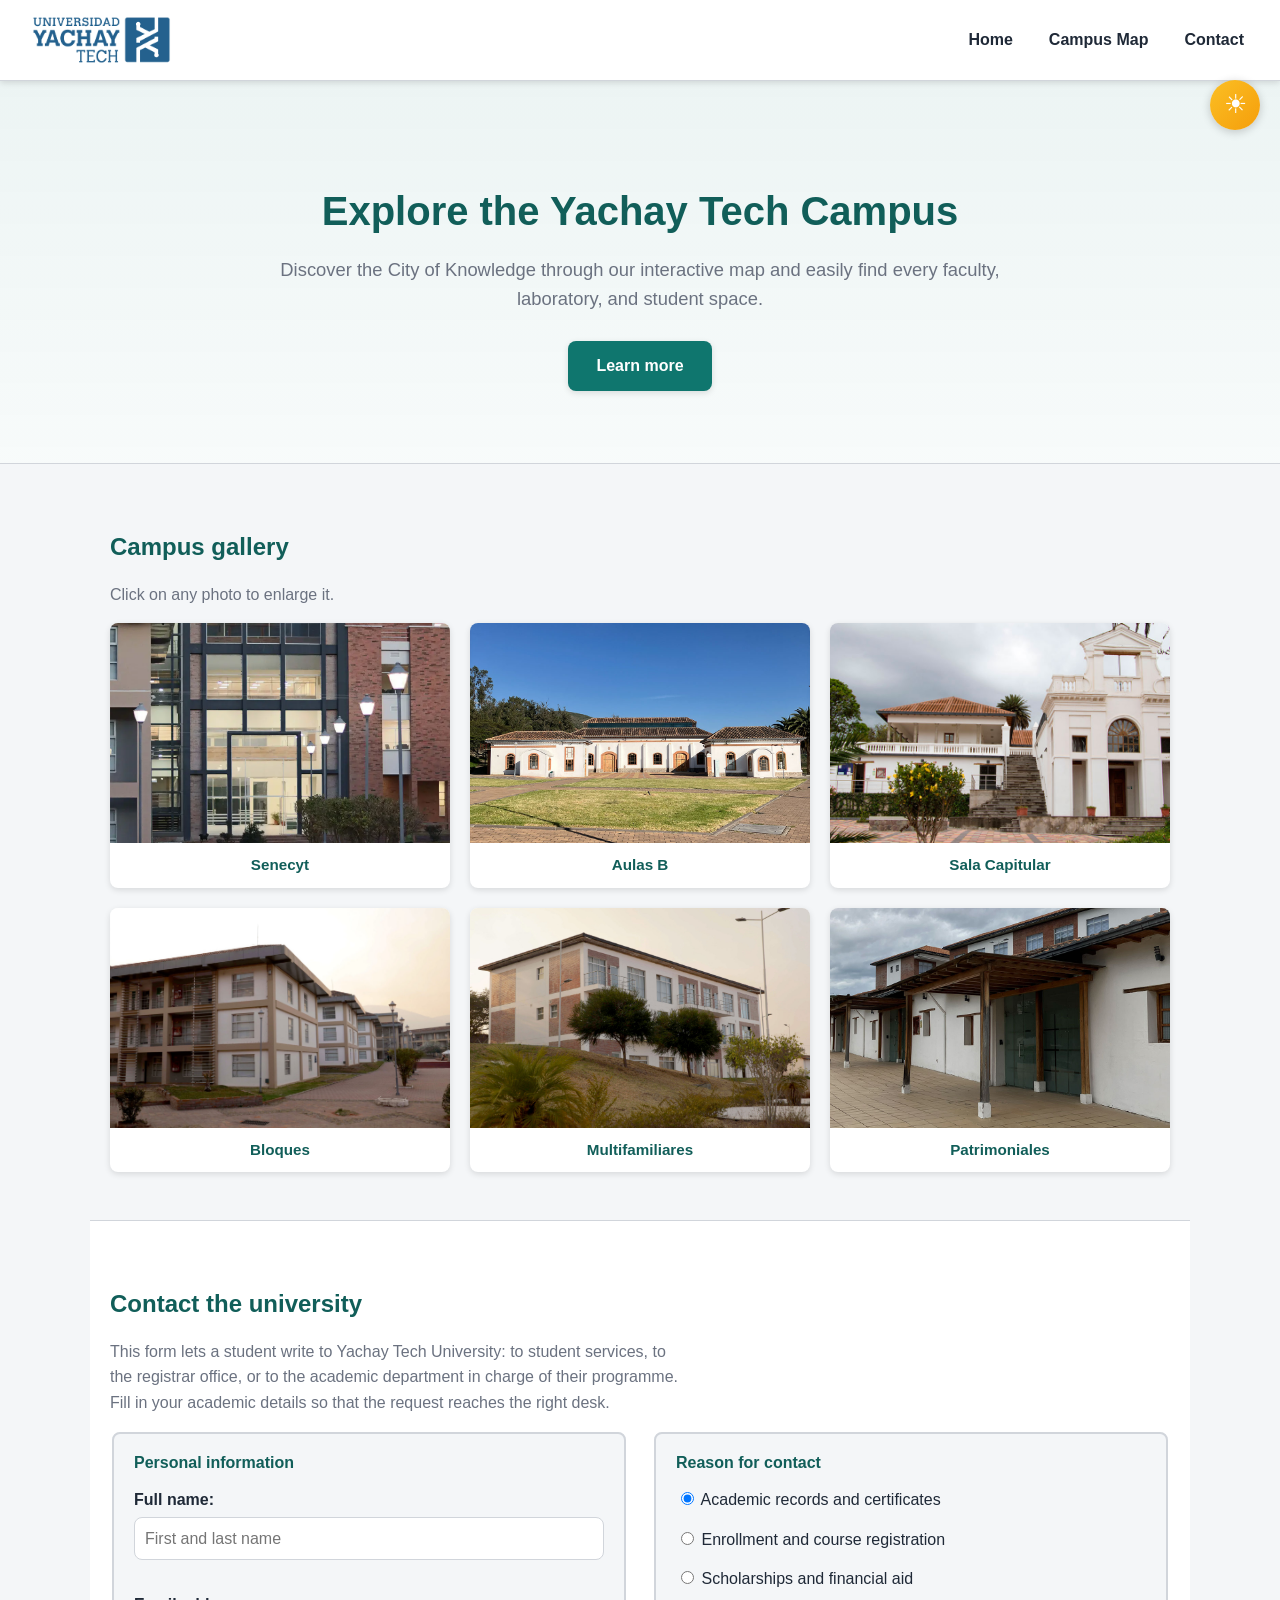
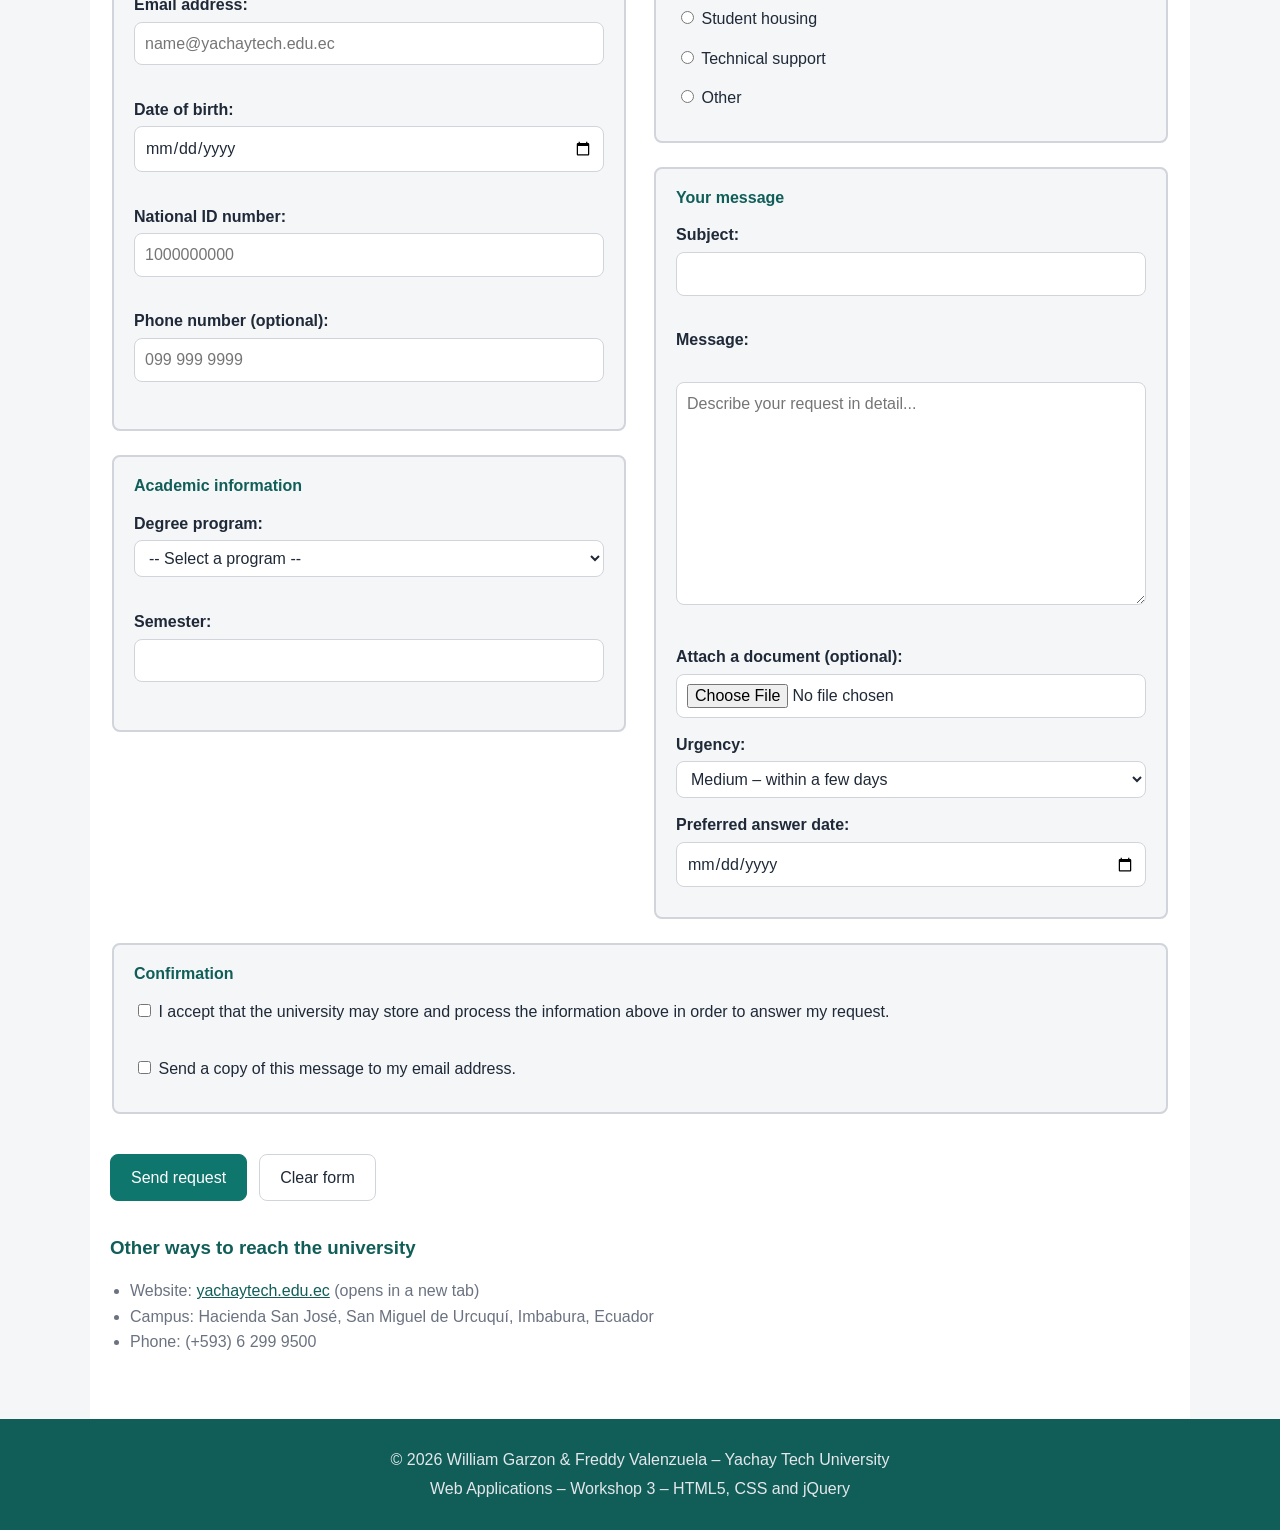
==== GarzonWilliam_valenzuelaFreddy/index.html @ fa43c70b "modo noche" ====
<!DOCTYPE html>
<html lang="en">

<head>
    <meta charset="UTF-8">
    <meta name="viewport" content="width=device-width, initial-scale=1.0">
    <title>Pagina Web </title>
    <link rel="stylesheet" href="style.css">

    <script src="https://code.jquery.com/jquery-3.7.1.min.js"></script>
</head>

<body>

    <button id="theme-toggle" class="theme-toggle" aria-label="Toggle dark mode">
        <span class="icon-sun">&#9728;</span>
        <span class="icon-moon">&#9790;</span>
    </button>

    <a class="skip-link" href="#main">Skip to main content</a>

    <header class="navbar">
        <div class="logo">
            <img src="assets/logo_U.png" alt="Yachay Tech Logo">
        </div>
        <ul class="nav-links">
            <li><a href="#home">Home</a></li>
            <li><a href="#gallery">Campus Map</a></li>
            <li><a href="#contact">Contact</a></li>
        </ul>
    </header>

    <section id="home" class="hero-section">
        <div class="hero-content">
            <h1>Explore the Yachay Tech Campus</h1>
            <p>Discover the City of Knowledge through our interactive map and easily find every faculty, laboratory, and
                student space.</p>
            <a href="#gallery" class="hero-btn">Learn more</a>
        </div>
    </section>

    <main id="main">

        <section id="gallery" class="section">
            <h2>Campus gallery</h2>
            <p class="section-intro">Click on any photo to enlarge it.</p>

            <div class="gallery-grid">

                <figure class="gallery-item">
                    <img class="gallery-img" tabindex="0" src="assets/senecyt.webp"
                        alt="Building Principal of Yachay Tech University" data-caption="Senecyt">
                    <figcaption>Senecyt</figcaption>
                </figure>

                <figure class="gallery-item">
                    <img class="gallery-img" tabindex="0" src="assets/Biblioteca_Universidad_Yachay_Tech_3.jpg"
                        alt="Aulas B" data-caption="Aulas B">
                    <figcaption>Aulas B</figcaption>
                </figure>

                <figure class="gallery-item">
                    <img class="gallery-img" tabindex="0" src="assets/sala-capitular-nueva.jpg" alt="Sala Capitular"
                        data-caption="Sala Capitular">
                    <figcaption>Sala Capitular</figcaption>
                </figure>

                <figure class="gallery-item">
                    <img class="gallery-img" tabindex="0"
                        src="assets/Residencias_Departamentos_Bloques_Universidad_Yachay_Tech-1536x1024.jpg"
                        alt="Bloques de residencias" data-caption="Bloques">
                    <figcaption>Bloques</figcaption>
                </figure>

                <figure class="gallery-item">
                    <img class="gallery-img" tabindex="0"
                        src="assets/Residencias_Departamentos_Multifamiliares_Universidad_Yachay_Tech-2048x1365.jpg"
                        alt="Multifamiliares" data-caption="Multifamiliares">
                    <figcaption>Multifamiliares</figcaption>
                </figure>

                <figure class="gallery-item">
                    <img class="gallery-img" tabindex="0" src="assets/Residencias_Universidad_Yachay_Tech_8.jpg"
                        alt="Patrimoniales" data-caption="Patrimoniales">
                    <figcaption>Patrimoniales</figcaption>
                </figure>

            </div>
        </section>

        <div id="image-modal" class="modal" role="dialog" aria-modal="true" aria-label="Enlarged image"
            aria-hidden="true">
            <div class="modal-box">
                <button type="button" id="modal-close" class="modal-close" aria-label="Close image">&times;</button>
                <img id="modal-img" src="" alt="">
                <p id="modal-caption"></p>
            </div>
        </div>


        <section id="contact" class="section">
            <h2>Contact the university</h2>
            <p class="section-intro">
                This form lets a student write to Yachay Tech University: to student
                services, to the registrar office, or to the academic department in
                charge of their programme. Fill in your academic details so that the
                request reaches the right desk.
            </p>

            <form id="contact-form" action="#" method="post" novalidate>

                <div class="form-grid">

                    <div class="form-col">

                        <fieldset>
                            <legend>Personal information</legend>

                            <p>
                                <label for="fullname">Full name:</label>
                                <input type="text" id="fullname" name="fullname" placeholder="First and last name"
                                    required>
                                <span class="error-msg" id="error-fullname"></span>
                            </p>

                            <p>
                                <label for="email">Email address:</label>
                                <input type="email" id="email" name="email" placeholder="name@yachaytech.edu.ec"
                                    required>
                                <span class="error-msg" id="error-email"></span>
                            </p>

                            <p>
                                <label for="birthdate">Date of birth:</label>
                                <input type="date" id="birthdate" name="birthdate" required>
                                <span class="error-msg" id="error-birthdate"></span>
                            </p>

                            <p>
                                <label for="idnumber">National ID number:</label>
                                <input type="text" id="idnumber" name="idnumber" maxlength="10"
                                    placeholder="1000000000">
                                <span class="error-msg" id="error-idnumber"></span>
                            </p>

                            <p>
                                <label for="phone">Phone number (optional):</label>
                                <input type="tel" id="phone" name="phone" placeholder="099 999 9999">
                                <span class="error-msg" id="error-phone"></span>
                            </p>
                        </fieldset>

                        <fieldset>
                            <legend>Academic information</legend>

                            <p>
                                <label for="program">Degree program:</label>
                                <select id="program" name="program" required>
                                    <option value="">-- Select a program --</option>
                                    <option value="it">Information Technology</option>
                                    <option value="math">Mathematics</option>
                                    <option value="physics">Physics</option>
                                    <option value="biology">Biology</option>
                                    <option value="chemistry">Chemistry</option>
                                    <option value="geology">Geology</option>
                                    <option value="nano">Nanotechnology</option>
                                    <option value="agro">Agricultural Sciences</option>
                                </select>
                                <span class="error-msg" id="error-program"></span>
                            </p>

                            <p>
                                <label for="semester">Semester:</label>
                                <input type="number" id="semester" name="semester" min="1" max="10" step="1" required>
                                <span class="error-msg" id="error-semester"></span>
                            </p>
                        </fieldset>

                    </div>

                    <div class="form-col">

                        <fieldset>
                            <legend>Reason for contact</legend>

                            <p>
                                <input type="radio" id="reason-records" name="reason" value="records" checked>
                                <label for="reason-records">Academic records and certificates</label>
                            </p>
                            <p>
                                <input type="radio" id="reason-enrollment" name="reason" value="enrollment">
                                <label for="reason-enrollment">Enrollment and course registration</label>
                            </p>
                            <p>
                                <input type="radio" id="reason-scholarship" name="reason" value="scholarship">
                                <label for="reason-scholarship">Scholarships and financial aid</label>
                            </p>
                            <p>
                                <input type="radio" id="reason-housing" name="reason" value="housing">
                                <label for="reason-housing">Student housing</label>
                            </p>
                            <p>
                                <input type="radio" id="reason-support" name="reason" value="support">
                                <label for="reason-support">Technical support</label>
                            </p>
                            <p>
                                <input type="radio" id="reason-other" name="reason" value="other">
                                <label for="reason-other">Other</label>
                            </p>
                        </fieldset>

                        <fieldset>
                            <legend>Your message</legend>

                            <p>
                                <label for="subject">Subject:</label>
                                <input type="text" id="subject" name="subject" maxlength="80" required>
                                <span class="error-msg" id="error-subject"></span>
                            </p>

                            <p>
                                <label for="message">Message:</label>
                                <br>
                                <textarea id="message" name="message" rows="8" cols="50"
                                    placeholder="Describe your request in detail..." required></textarea>
                                <span class="error-msg" id="error-message"></span>
                            </p>

                            <p>
                                <label for="attachment">Attach a document (optional):</label>
                                <input type="file" id="attachment" name="attachment">
                            </p>

                            <p>
                                <label for="urgency">Urgency:</label>
                                <select id="urgency" name="urgency">
                                    <option value="low">Low &ndash; no rush</option>
                                    <option value="medium" selected>Medium &ndash; within a few days</option>
                                    <option value="high">High &ndash; needs attention today</option>
                                </select>
                            </p>

                            <p>
                                <label for="preferred">Preferred answer date:</label>
                                <input type="date" id="preferred" name="preferred">
                            </p>
                        </fieldset>

                    </div>
                </div>

                <fieldset>
                    <legend>Confirmation</legend>

                    <p>
                        <input type="checkbox" id="accept" name="accept" value="yes" required>
                        <label for="accept">
                            I accept that the university may store and process the
                            information above in order to answer my request.
                        </label>
                        <span class="error-msg" id="error-accept"></span>
                    </p>

                    <p>
                        <input type="checkbox" id="copy" name="copy" value="yes">
                        <label for="copy">
                            Send a copy of this message to my email address.
                        </label>
                    </p>
                </fieldset>

                <p class="form-actions">
                    <button type="submit" class="btn btn-primary">Send request</button>
                    <button type="reset" class="btn">Clear form</button>
                </p>

            </form>

            <h3>Other ways to reach the university</h3>
            <ul class="contact-list">
                <li>
                    Website:
                    <a href="https://www.yachaytech.edu.ec/" target="_blank" rel="noopener">yachaytech.edu.ec</a>
                    (opens in a new tab)
                </li>
                <li>
                    Campus: <span lang="es">Hacienda San Jos&eacute;, San Miguel de
                        Urcuqu&iacute;, Imbabura, Ecuador</span>
                </li>
                <li>
                    Phone: (+593) 6 299 9500
                </li>
            </ul>
        </section>

    </main>

    <footer>
        <p>&copy; 2026 William Garzon &amp; Freddy Valenzuela &ndash; Yachay Tech University</p>
        <p>Web Applications &ndash; Workshop 3 &ndash; HTML5, CSS and jQuery</p>
    </footer>

    <script src="script.js"></script>

</body>

</html>
---- GarzonWilliam_valenzuelaFreddy/style.css ----
/* =====================================================================
   Web Applications - Workshop 3
   William Garzon & Freddy Valenzuela
   ===================================================================== */
/* =====================================================================
   FREDDY'S ZONE - Navigation Bar & Hero Section
   ===================================================================== */

.navbar {
    display: flex;
    justify-content: space-between;
    align-items: center;
    padding: 16px 32px;
    background-color: var(--surface);
    border-bottom: 1px solid var(--line);
    box-shadow: var(--shadow);
    position: sticky;
    top: 0;
    z-index: 100;
}

.logo img {
    height: 48px;
    width: auto;
    display: block;
}

.nav-links {
    display: flex;
    list-style: none;
    gap: 28px;
    margin: 0;
    padding: 0;
}

.nav-links a {
    text-decoration: none;
    font-weight: 600;
    color: var(--ink);
    padding: 6px 4px;
    position: relative;
    transition: color .2s;
}

/* Hover effect on navigation links (Requirement 3.III) */
.nav-links a:hover {
    color: var(--brand);
}

.nav-links a::after {
    content: '';
    position: absolute;
    bottom: 0;
    left: 0;
    width: 0;
    height: 2px;
    background-color: var(--brand);
    transition: width .2s ease;
}

.nav-links a:hover::after {
    width: 100%;
}

.hero-section {
    background: linear-gradient(rgba(15, 118, 110, 0.08), rgba(15, 118, 110, 0.03)), var(--surface);
    padding: 72px 20px;
    text-align: center;
    border-bottom: 1px solid var(--line);
}

.hero-content {
    max-width: 750px;
    margin: 0 auto;
}

.hero-content h1 {
    font-size: 2.5rem;
    margin-bottom: 16px;
    color: var(--brand-dark);
}

.hero-content p {
    font-size: 1.15rem;
    color: var(--muted);
    margin-bottom: 28px;
    line-height: 1.6;
}

.hero-btn {
    display: inline-block;
    padding: 12px 28px;
    font-size: 1rem;
    font-weight: 600;
    color: #fff;
    background-color: var(--brand);
    border: none;
    border-radius: var(--radius);
    cursor: pointer;
    text-decoration: none;
    box-shadow: var(--shadow);
    transition: background-color .2s, transform .2s, box-shadow .2s;
}

/* Hover effect on hero button (Requirement 3.III) */
.hero-btn:hover {
    background-color: var(--brand-dark);
    transform: translateY(-2px);
    box-shadow: 0 4px 12px rgba(0, 0, 0, 0.15);
}

.hero-btn:focus-visible {
    outline: 3px solid var(--brand);
    outline-offset: 2px;
}

/* Media Queries for Navbar & Hero Responsiveness */
@media (max-width: 768px) {
    .navbar {
        flex-direction: column;
        gap: 16px;
        padding: 16px;
    }

    .nav-links {
        gap: 16px;
    }

    .hero-section {
        padding: 48px 16px;
    }

    .hero-content h1 {
        font-size: 2rem;
    }
}

/* =====================================================================
   0. BASE COMPARTIDA - PARA QUE NO LE PIENSES
   ===================================================================== */

:root {
    --brand: #0f766e;
    --brand-dark: #115e59;
    --brand-light: #ccfbf1;
    --ink: #1f2937;
    --muted: #6b7280;
    --line: #d1d5db;
    --surface: #ffffff;
    --bg: #f4f6f8;
    --danger: #b91c1c;
    --radius: 8px;
    --shadow: 0 2px 6px rgba(0, 0, 0, .12);
}

* {
    box-sizing: border-box;
}

body {
    margin: 0;
    font-family: "Segoe UI", Arial, Helvetica, sans-serif;
    font-size: 16px;
    line-height: 1.6;
    color: var(--ink);
    /* the jQuery hero button (point 4.I) overwrites this colour */
    background-color: var(--bg);
}

h1,
h2,
h3 {
    line-height: 1.25;
    color: var(--brand-dark);
}

a {
    color: var(--brand-dark);
}

img {
    max-width: 100%;
}

/* Accessibility: the "Skip to main content" link only shows on focus */
.skip-link {
    position: absolute;
    left: -9999px;
}

.skip-link:focus {
    left: 8px;
    top: 8px;
    z-index: 100;
    padding: 8px 12px;
    background: var(--surface);
    border: 2px solid var(--brand);
    border-radius: var(--radius);
}

/* Every section shares the same centred column */
.section {
    max-width: 1100px;
    margin: 0 auto;
    padding: 48px 20px;
}

.section-intro {
    max-width: 65ch;
    color: var(--muted);
}

/* Shared buttons - hover effect required by point 3.III */
.btn {
    padding: 10px 20px;
    font: inherit;
    color: var(--ink);
    background-color: var(--surface);
    border: 1px solid var(--line);
    border-radius: var(--radius);
    cursor: pointer;
    transition: background-color .2s, color .2s, transform .2s;
}

.btn:hover {
    background-color: var(--brand-light);
    transform: translateY(-2px);
}

.btn-primary {
    color: #fff;
    background-color: var(--brand);
    border-color: var(--brand);
}

.btn-primary:hover {
    background-color: var(--brand-dark);
}

.btn:focus-visible {
    outline: 3px solid var(--brand);
    outline-offset: 2px;
}

footer {
    padding: 24px 20px;
    text-align: center;
    color: #e5e7eb;
    background-color: var(--brand-dark);
}

footer p {
    margin: 4px 0;
}



/* TODO Freddy: .navbar, .nav-list, .nav-list a:hover, #hero, #hero-btn */

/* ======================= END OF FREDDY'S ZONE ======================== */


/* =====================================================================
   3. WILLIAM GARZON - image gallery (CSS Grid)
   ===================================================================== */

.gallery-grid {
    display: grid;
    grid-template-columns: repeat(3, 1fr);
    gap: 20px;
}

.gallery-item {
    /* <figure> has a default margin, remove it */
    margin: 0;
    overflow: hidden;
    background-color: var(--surface);
    border-radius: var(--radius);
    box-shadow: var(--shadow);
}

.gallery-img {
    display: block;
    width: 100%;
    /* all the photos have different proportions: crop them to the
       same box so the grid stays even */
    height: 220px;
    object-fit: cover;
    cursor: pointer;
    transition: transform .3s, filter .3s;
}

/* hover effect on the photos */
.gallery-item:hover .gallery-img {
    transform: scale(1.06);
    filter: brightness(1.05);
}

/* the photos are reachable with the keyboard (tabindex="0") */
.gallery-img:focus-visible {
    outline: 3px solid var(--brand);
    outline-offset: -3px;
}

.gallery-item figcaption {
    padding: 10px 12px;
    font-size: .95rem;
    font-weight: bold;
    color: var(--brand-dark);
    text-align: center;
}


/* ---------- Popup modal of the gallery (point 4.II) ----------
   The modal is always display:flex so the photo stays centred;
   it is hidden with opacity + visibility, which also gives a fade.
   script.js only has to add/remove the class .is-open           */

.modal {
    position: fixed;
    inset: 0;
    z-index: 50;
    display: flex;
    align-items: center;
    justify-content: center;
    padding: 24px;
    background-color: rgba(0, 0, 0, .8);
    opacity: 0;
    visibility: hidden;
    transition: opacity .25s, visibility .25s;
}

.modal.is-open {
    opacity: 1;
    visibility: visible;
}

.modal-box {
    position: relative;
    max-width: 900px;
    width: 100%;
    padding: 16px;
    background-color: var(--surface);
    border-radius: var(--radius);
    text-align: center;
}

.modal-box img {
    display: block;
    width: 100%;
    max-height: 75vh;
    object-fit: contain;
    border-radius: var(--radius);
}

#modal-caption {
    margin: 12px 0 0;
    font-weight: bold;
    color: var(--brand-dark);
}

.modal-close {
    position: absolute;
    top: -14px;
    right: -14px;
    width: 40px;
    height: 40px;
    font-size: 1.5rem;
    line-height: 1;
    color: #fff;
    background-color: var(--brand-dark);
    border: 2px solid #fff;
    border-radius: 50%;
    cursor: pointer;
    transition: background-color .2s, transform .2s;
}

.modal-close:hover {
    background-color: var(--danger);
    transform: rotate(90deg);
}


/* =====================================================================
   4. WILLIAM GARZON - contact form (CSS Grid + Flexbox)
   ===================================================================== */

#contact {
    background-color: var(--surface);
    border-top: 1px solid var(--line);
}

#contact-form {
    display: flex;
    flex-direction: column;
    gap: 24px;
}

/* two columns of fieldsets side by side */
.form-grid {
    display: grid;
    grid-template-columns: 1fr 1fr;
    gap: 24px;
}

.form-col {
    display: flex;
    flex-direction: column;
    gap: 24px;
}

fieldset {
    padding: 16px 20px;
    background-color: var(--bg);
    border: 2px solid var(--line);
    border-radius: var(--radius);
    display: flow-root;
    /* <- contiene el float, si no se sale del borde inferior */
}

legend {
    float: left;
    /* <- lo saca del hueco del borde */
    width: 100%;
    /* <- ocupa toda la línea, nada se le pone al lado */
    padding: 0;
    margin-bottom: 12px;
    font-weight: bold;
    color: var(--brand-dark);
}

legend+* {
    clear: both;
    /* lo que viene después baja debajo del legend */
}

fieldset p {
    margin: 0 0 14px;
}

/* labels of text fields on their own line; labels of radios and
   checkboxes stay next to the control */
label {
    display: block;
    margin-bottom: 4px;
    font-weight: 600;
}

input[type="radio"]+label,
input[type="checkbox"]+label {
    display: inline;
    font-weight: normal;
}

input[type="text"],
input[type="email"],
input[type="tel"],
input[type="date"],
input[type="number"],
input[type="file"],
select,
textarea {
    width: 100%;
    padding: 8px 10px;
    font: inherit;
    color: var(--ink);
    background-color: var(--surface);
    border: 1px solid var(--line);
    border-radius: var(--radius);
}

textarea {
    resize: vertical;
    min-height: 140px;
}

input:focus,
select:focus,
textarea:focus {
    outline: 2px solid var(--brand);
    outline-offset: 1px;
    border-color: var(--brand);
}

/* --- validation states (point 4.III) ---
   script.js adds .is-invalid to the field and writes the text
   inside its <span class="error-msg"> */

.is-invalid {
    border-color: var(--danger);
    background-color: #fef2f2;
}

.error-msg {
    display: block;
    min-height: 1em;
    margin-top: 4px;
    font-size: .85rem;
    font-weight: 600;
    color: var(--danger);
}

.form-actions {
    display: flex;
    gap: 12px;
}

.contact-list {
    padding-left: 20px;
    color: var(--muted);
}



/* =====================================================================
   5. RESPONSIVENESS - media queries (point 3.IV)
   ===================================================================== */

/* tablets: gallery in two columns, form in one column */
@media (max-width: 900px) {
    .gallery-grid {
        grid-template-columns: repeat(2, 1fr);
    }

    .form-grid {
        grid-template-columns: 1fr;
    }
}

/* phones: everything in one column and less padding */
@media (max-width: 600px) {
    .section {
        padding: 32px 16px;
    }

    .gallery-grid {
        grid-template-columns: 1fr;
        gap: 16px;
    }

    .gallery-img {
        height: 200px;
    }

    .form-actions {
        flex-direction: column;
    }

    .modal {
        padding: 12px;
    }

    .modal-close {
        top: 4px;
        right: 4px;
    }
}

/* users who prefer no animation */
@media (prefers-reduced-motion: reduce) {

    .btn,
    .gallery-img,
    .modal,
    .modal-close {
        transition: none;
    }
}

/* =====================================================================
   6. DARK MODE - Sun/Moon toggle button
   ===================================================================== */

.theme-toggle {
    position: fixed;
    top: 80px;
    right: 20px;
    z-index: 200;
    width: 50px;
    height: 50px;
    border-radius: 50%;
    border: none;
    cursor: pointer;
    background: linear-gradient(135deg, #fbbf24, #f59e0b);
    color: #fff;
    font-size: 1.6rem;
    line-height: 1;
    box-shadow: 0 2px 10px rgba(0, 0, 0, 0.2);
    transition: background .3s, transform .3s, box-shadow .3s;
    display: flex;
    align-items: center;
    justify-content: center;
}

.theme-toggle:hover {
    transform: scale(1.1);
    box-shadow: 0 4px 16px rgba(0, 0, 0, 0.3);
}

.theme-toggle .icon-moon {
    display: none;
}

.theme-toggle .icon-sun {
    display: inline;
}

body.dark .theme-toggle {
    background: linear-gradient(135deg, #6366f1, #4f46e5);
}

body.dark .theme-toggle .icon-moon {
    display: inline;
}

body.dark .theme-toggle .icon-sun {
    display: none;
}

/* ---------- Dark mode color overrides ---------- */

body.dark {
    --ink: #e5e7eb;
    --muted: #9ca3af;
    --line: #4b5563;
    --surface: #1f2937;
    --bg: #111827;
    --brand-light: #134e4a;
    --brand: #14b8a6;
    --brand-dark: #5eead4;
}

body.dark .hero-section {
    background: linear-gradient(rgba(94, 234, 212, 0.05), rgba(94, 234, 212, 0.02)), var(--surface);
}

body.dark .gallery-img {
    filter: brightness(0.9);
}

body.dark .gallery-item:hover .gallery-img {
    filter: brightness(1.1);
}

body.dark .modal-box {
    background-color: var(--surface);
}

body.dark .is-invalid {
    background-color: #450a0a;
}

body.dark .btn {
    background-color: var(--surface);
    color: var(--ink);
    border-color: var(--line);
}
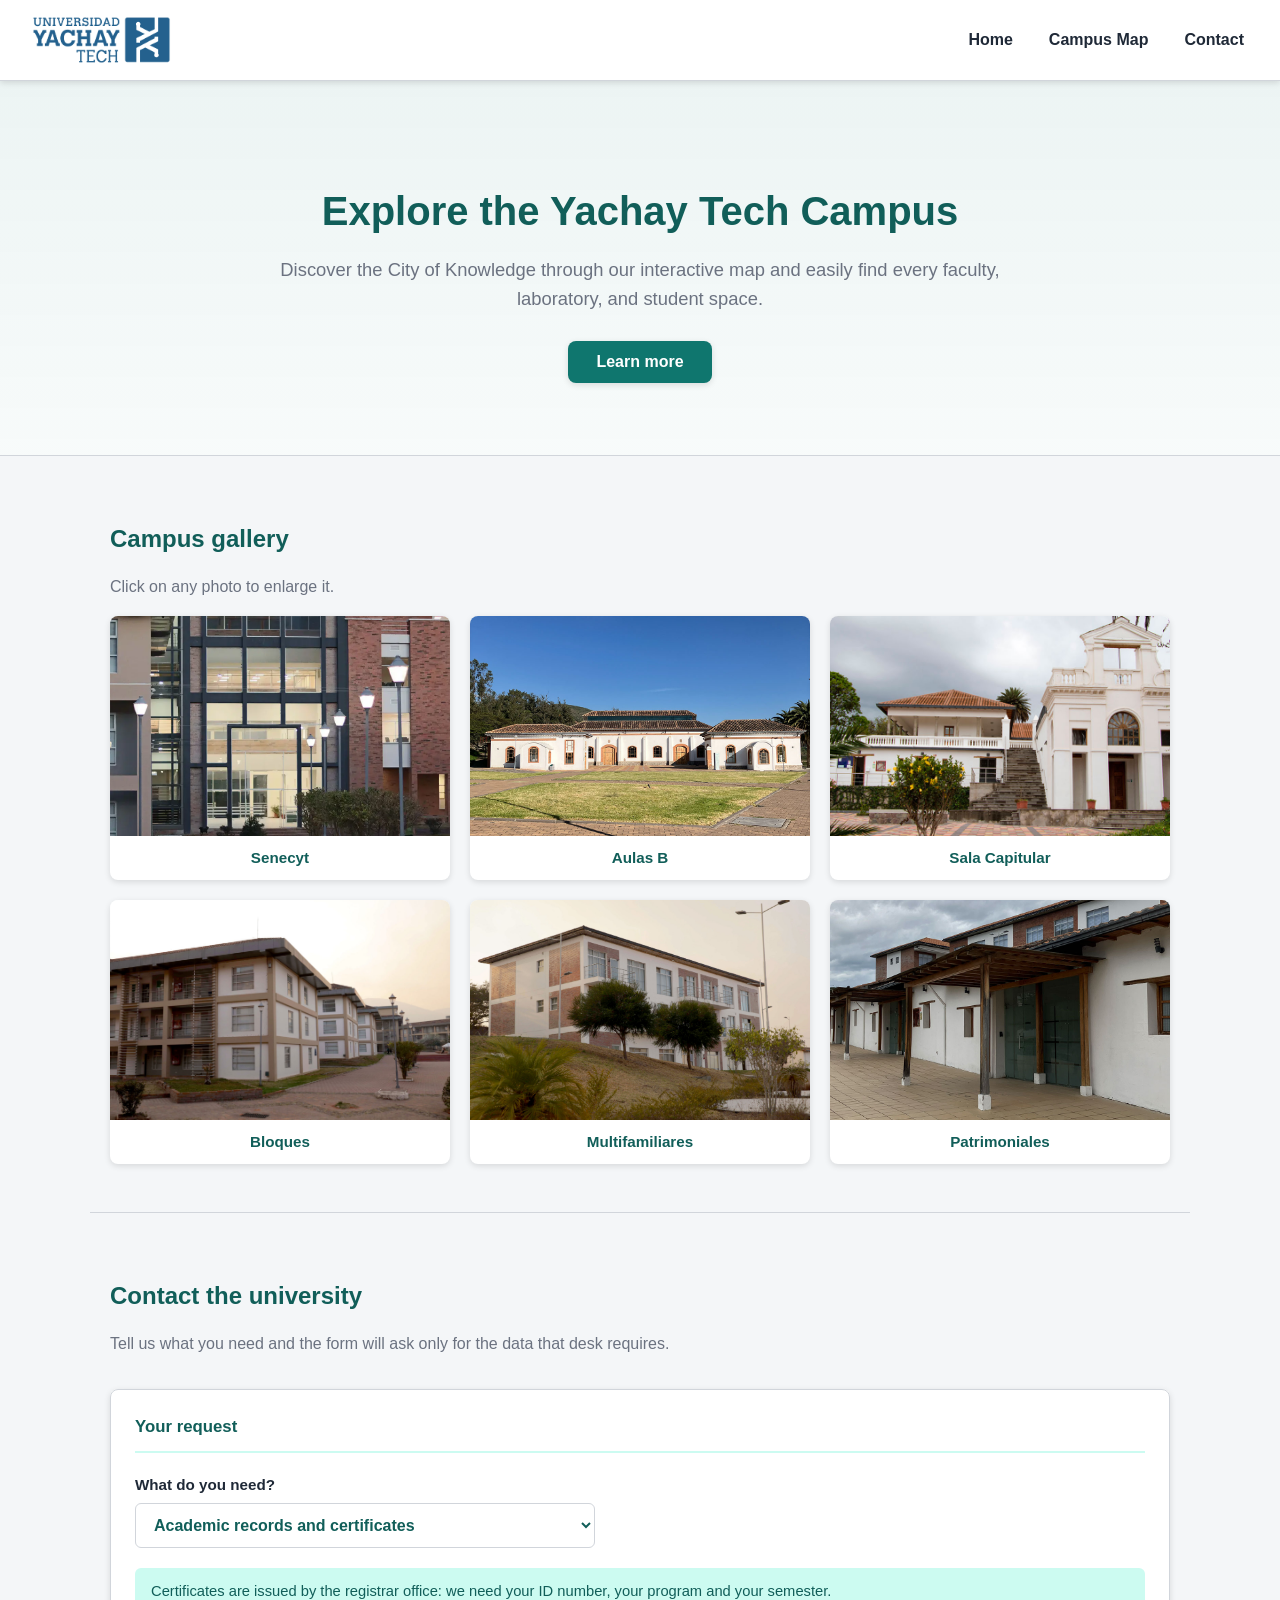
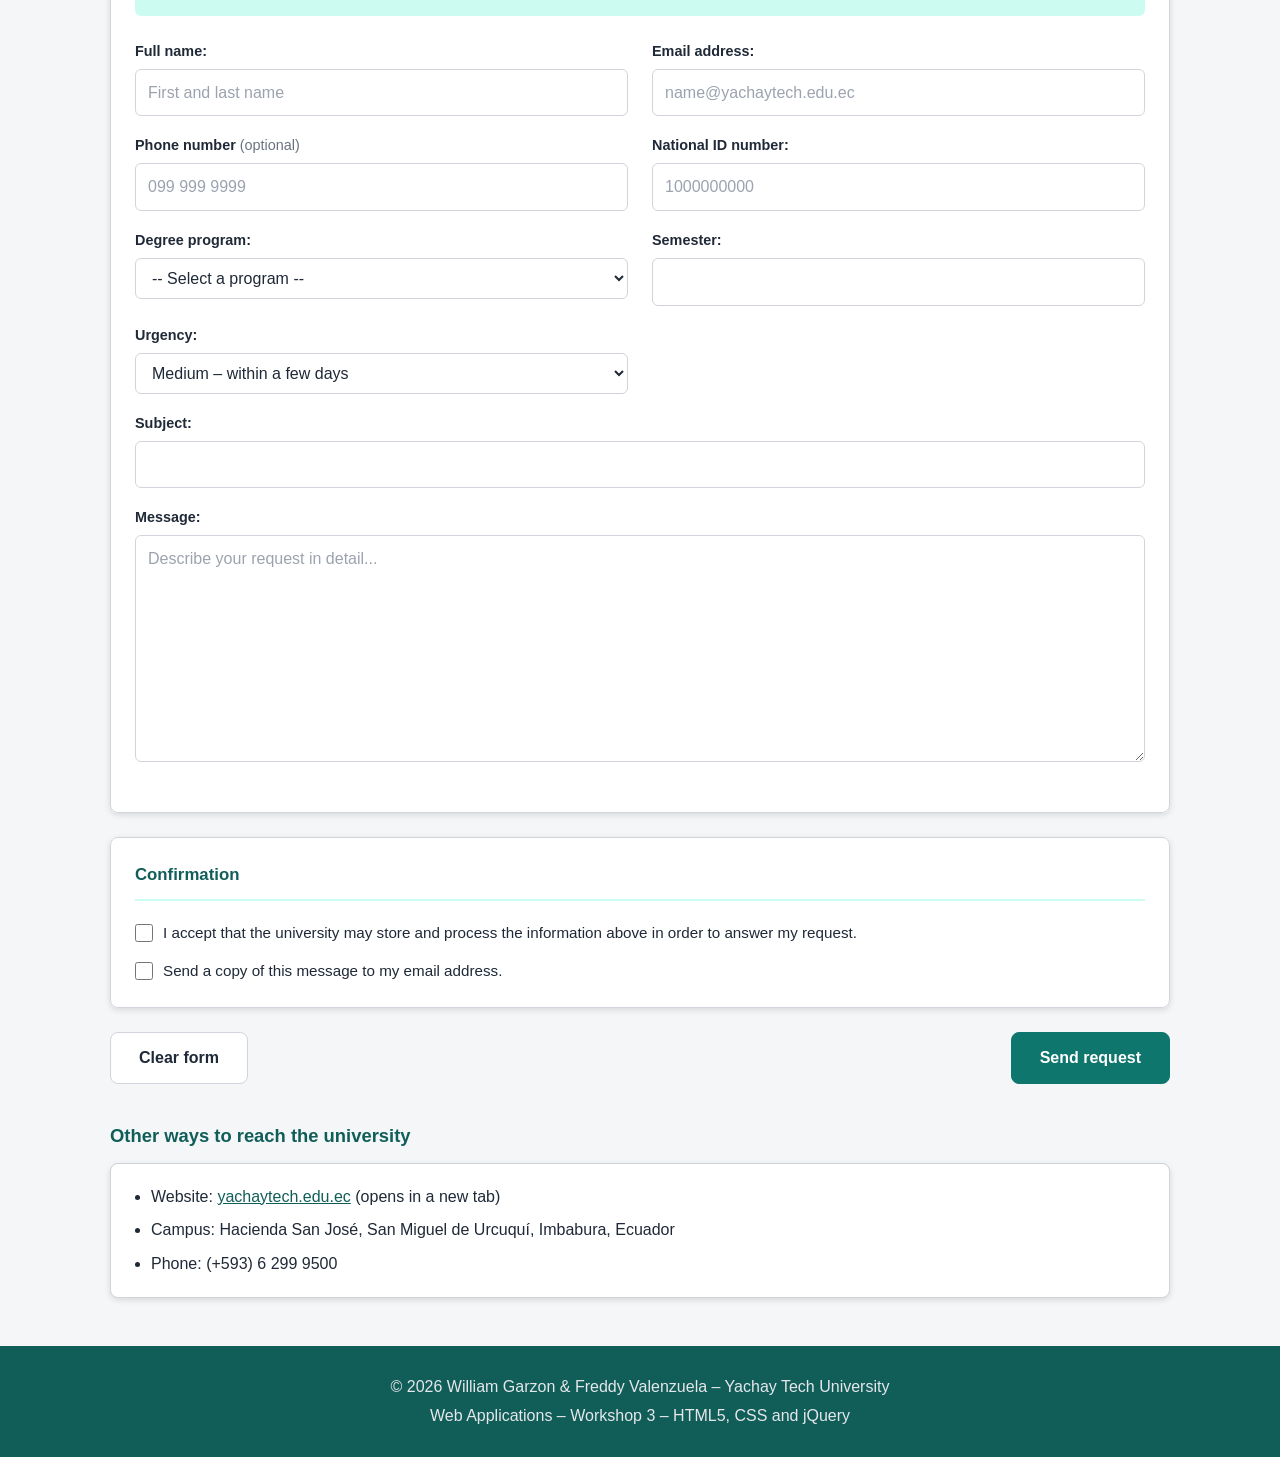
==== commit f53b1c3f: "Core: Fix contact form and Navbar on image" ====
--- a/GarzonWilliam_valenzuelaFreddy/index.html
+++ b/GarzonWilliam_valenzuelaFreddy/index.html
@@ -11,11 +11,6 @@
 </head>
 
 <body>
-
-    <button id="theme-toggle" class="theme-toggle" aria-label="Toggle dark mode">
-        <span class="icon-sun">&#9728;</span>
-        <span class="icon-moon">&#9790;</span>
-    </button>
 
     <a class="skip-link" href="#main">Skip to main content</a>
 
@@ -35,7 +30,7 @@
             <h1>Explore the Yachay Tech Campus</h1>
             <p>Discover the City of Knowledge through our interactive map and easily find every faculty, laboratory, and
                 student space.</p>
-            <a href="#gallery" class="hero-btn">Learn more</a>
+            <button id="hero-btn" class="hero-btn">Learn more</button>
         </div>
     </section>
 
@@ -98,161 +93,146 @@
         </div>
 
 
+        <!-- ==============================================================
+             PART 4 - William Garzon
+             Contact form (name, email, message + submit button).
+             It is an adaptive panel: the reason chosen at the top decides
+             which questions are shown. Every field that only applies to
+             some reasons carries data-show-for="reason1 reason2", and
+             script.js shows or hides it. Hidden fields are disabled, so
+             they are neither validated nor submitted.
+             The form uses novalidate on purpose: the browser must NOT
+             block the submit event, otherwise the jQuery validation of
+             point 4.III would never run. The required attributes are
+             kept as documentation and as a fallback.
+             ============================================================== -->
         <section id="contact" class="section">
             <h2>Contact the university</h2>
             <p class="section-intro">
-                This form lets a student write to Yachay Tech University: to student
-                services, to the registrar office, or to the academic department in
-                charge of their programme. Fill in your academic details so that the
-                request reaches the right desk.
+                Tell us what you need and the form will ask only for the data
+                that desk requires.
             </p>
 
             <form id="contact-form" action="#" method="post" novalidate>
 
-                <div class="form-grid">
-
-                    <div class="form-col">
-
-                        <fieldset>
-                            <legend>Personal information</legend>
-
-                            <p>
-                                <label for="fullname">Full name:</label>
-                                <input type="text" id="fullname" name="fullname" placeholder="First and last name"
-                                    required>
-                                <span class="error-msg" id="error-fullname"></span>
-                            </p>
-
-                            <p>
-                                <label for="email">Email address:</label>
-                                <input type="email" id="email" name="email" placeholder="name@yachaytech.edu.ec"
-                                    required>
-                                <span class="error-msg" id="error-email"></span>
-                            </p>
-
-                            <p>
-                                <label for="birthdate">Date of birth:</label>
-                                <input type="date" id="birthdate" name="birthdate" required>
-                                <span class="error-msg" id="error-birthdate"></span>
-                            </p>
-
-                            <p>
-                                <label for="idnumber">National ID number:</label>
-                                <input type="text" id="idnumber" name="idnumber" maxlength="10"
-                                    placeholder="1000000000">
-                                <span class="error-msg" id="error-idnumber"></span>
-                            </p>
-
-                            <p>
-                                <label for="phone">Phone number (optional):</label>
-                                <input type="tel" id="phone" name="phone" placeholder="099 999 9999">
-                                <span class="error-msg" id="error-phone"></span>
-                            </p>
-                        </fieldset>
-
-                        <fieldset>
-                            <legend>Academic information</legend>
-
-                            <p>
-                                <label for="program">Degree program:</label>
-                                <select id="program" name="program" required>
-                                    <option value="">-- Select a program --</option>
-                                    <option value="it">Information Technology</option>
-                                    <option value="math">Mathematics</option>
-                                    <option value="physics">Physics</option>
-                                    <option value="biology">Biology</option>
-                                    <option value="chemistry">Chemistry</option>
-                                    <option value="geology">Geology</option>
-                                    <option value="nano">Nanotechnology</option>
-                                    <option value="agro">Agricultural Sciences</option>
-                                </select>
-                                <span class="error-msg" id="error-program"></span>
-                            </p>
-
-                            <p>
-                                <label for="semester">Semester:</label>
-                                <input type="number" id="semester" name="semester" min="1" max="10" step="1" required>
-                                <span class="error-msg" id="error-semester"></span>
-                            </p>
-                        </fieldset>
+                <!-- ---------- the request panel ----------
+                     the <select> at the top decides which questions are
+                     shown below: script.js reads it and hides the rest -->
+                <fieldset>
+                    <legend>Your request</legend>
+
+                    <p class="reason-field">
+                        <label for="reason">What do you need?</label>
+                        <select id="reason" name="reason">
+                            <option value="records">Academic records and certificates</option>
+                            <option value="enrollment">Enrollment and course registration</option>
+                            <option value="scholarship">Scholarships and financial aid</option>
+                            <option value="housing">Student housing</option>
+                            <option value="support">Technical support</option>
+                            <option value="other">Something else</option>
+                        </select>
+                    </p>
+
+                    <!-- script.js writes here the explanation of the chosen reason -->
+                    <p class="reason-hint" id="reason-hint"></p>
+
+                    <div class="fields-grid">
+
+                        <p class="field">
+                            <label for="fullname">Full name:</label>
+                            <input type="text" id="fullname" name="fullname" placeholder="First and last name"
+                                required>
+                            <span class="error-msg" id="error-fullname"></span>
+                        </p>
+
+                        <p class="field">
+                            <label for="email">Email address:</label>
+                            <input type="email" id="email" name="email" placeholder="name@yachaytech.edu.ec" required>
+                            <span class="error-msg" id="error-email"></span>
+                        </p>
+
+                        <p class="field">
+                            <label for="phone">Phone number <span class="optional">(optional)</span></label>
+                            <input type="tel" id="phone" name="phone" placeholder="099 999 9999">
+                            <span class="error-msg" id="error-phone"></span>
+                        </p>
+
+                        <p class="field" data-show-for="scholarship housing">
+                            <label for="birthdate">Date of birth:</label>
+                            <input type="date" id="birthdate" name="birthdate" required>
+                            <span class="error-msg" id="error-birthdate"></span>
+                        </p>
+
+                        <p class="field" data-show-for="records scholarship housing">
+                            <label for="idnumber">National ID number:</label>
+                            <input type="text" id="idnumber" name="idnumber" maxlength="10" placeholder="1000000000"
+                                required>
+                            <span class="error-msg" id="error-idnumber"></span>
+                        </p>
+
+                        <p class="field" data-show-for="records enrollment scholarship">
+                            <label for="program">Degree program:</label>
+                            <select id="program" name="program" required>
+                                <option value="">-- Select a program --</option>
+                                <option value="it">Information Technology</option>
+                                <option value="math">Mathematics</option>
+                                <option value="physics">Physics</option>
+                                <option value="biology">Biology</option>
+                                <option value="chemistry">Chemistry</option>
+                                <option value="geology">Geology</option>
+                                <option value="nano">Nanotechnology</option>
+                                <option value="agro">Agricultural Sciences</option>
+                            </select>
+                            <span class="error-msg" id="error-program"></span>
+                        </p>
+
+                        <p class="field" data-show-for="records enrollment scholarship">
+                            <label for="semester">Semester:</label>
+                            <input type="number" id="semester" name="semester" min="1" max="10" step="1" required>
+                            <span class="error-msg" id="error-semester"></span>
+                        </p>
+
+                        <p class="field" data-show-for="enrollment housing">
+                            <label for="preferred">Date you need an answer by:</label>
+                            <input type="date" id="preferred" name="preferred">
+                            <span class="error-msg" id="error-preferred"></span>
+                        </p>
+
+                        <p class="field">
+                            <label for="urgency">Urgency:</label>
+                            <select id="urgency" name="urgency">
+                                <option value="low">Low &ndash; no rush</option>
+                                <option value="medium" selected>Medium &ndash; within a few days</option>
+                                <option value="high">High &ndash; needs attention today</option>
+                            </select>
+                        </p>
+
+                        <p class="field field-wide">
+                            <label for="subject">Subject:</label>
+                            <input type="text" id="subject" name="subject" maxlength="80" required>
+                            <span class="error-msg" id="error-subject"></span>
+                        </p>
+
+                        <p class="field field-wide">
+                            <label for="message">Message:</label>
+                            <textarea id="message" name="message" rows="8"
+                                placeholder="Describe your request in detail..." required></textarea>
+                            <span class="error-msg" id="error-message"></span>
+                        </p>
+
+                        <p class="field field-wide" data-show-for="scholarship support">
+                            <label for="attachment">Attach a document <span class="optional">(optional)</span></label>
+                            <input type="file" id="attachment" name="attachment">
+                        </p>
 
                     </div>
-
-                    <div class="form-col">
-
-                        <fieldset>
-                            <legend>Reason for contact</legend>
-
-                            <p>
-                                <input type="radio" id="reason-records" name="reason" value="records" checked>
-                                <label for="reason-records">Academic records and certificates</label>
-                            </p>
-                            <p>
-                                <input type="radio" id="reason-enrollment" name="reason" value="enrollment">
-                                <label for="reason-enrollment">Enrollment and course registration</label>
-                            </p>
-                            <p>
-                                <input type="radio" id="reason-scholarship" name="reason" value="scholarship">
-                                <label for="reason-scholarship">Scholarships and financial aid</label>
-                            </p>
-                            <p>
-                                <input type="radio" id="reason-housing" name="reason" value="housing">
-                                <label for="reason-housing">Student housing</label>
-                            </p>
-                            <p>
-                                <input type="radio" id="reason-support" name="reason" value="support">
-                                <label for="reason-support">Technical support</label>
-                            </p>
-                            <p>
-                                <input type="radio" id="reason-other" name="reason" value="other">
-                                <label for="reason-other">Other</label>
-                            </p>
-                        </fieldset>
-
-                        <fieldset>
-                            <legend>Your message</legend>
-
-                            <p>
-                                <label for="subject">Subject:</label>
-                                <input type="text" id="subject" name="subject" maxlength="80" required>
-                                <span class="error-msg" id="error-subject"></span>
-                            </p>
-
-                            <p>
-                                <label for="message">Message:</label>
-                                <br>
-                                <textarea id="message" name="message" rows="8" cols="50"
-                                    placeholder="Describe your request in detail..." required></textarea>
-                                <span class="error-msg" id="error-message"></span>
-                            </p>
-
-                            <p>
-                                <label for="attachment">Attach a document (optional):</label>
-                                <input type="file" id="attachment" name="attachment">
-                            </p>
-
-                            <p>
-                                <label for="urgency">Urgency:</label>
-                                <select id="urgency" name="urgency">
-                                    <option value="low">Low &ndash; no rush</option>
-                                    <option value="medium" selected>Medium &ndash; within a few days</option>
-                                    <option value="high">High &ndash; needs attention today</option>
-                                </select>
-                            </p>
-
-                            <p>
-                                <label for="preferred">Preferred answer date:</label>
-                                <input type="date" id="preferred" name="preferred">
-                            </p>
-                        </fieldset>
-
-                    </div>
-                </div>
-
+                </fieldset>
+
+                <!-- ---------- panel 3: confirmation ---------- -->
                 <fieldset>
                     <legend>Confirmation</legend>
 
-                    <p>
+                    <p class="choice">
                         <input type="checkbox" id="accept" name="accept" value="yes" required>
                         <label for="accept">
                             I accept that the university may store and process the
@@ -261,7 +241,7 @@
                         <span class="error-msg" id="error-accept"></span>
                     </p>
 
-                    <p>
+                    <p class="choice">
                         <input type="checkbox" id="copy" name="copy" value="yes">
                         <label for="copy">
                             Send a copy of this message to my email address.
@@ -269,10 +249,10 @@
                     </p>
                 </fieldset>
 
-                <p class="form-actions">
+                <div class="form-actions">
+                    <button type="reset" class="btn">Clear form</button>
                     <button type="submit" class="btn btn-primary">Send request</button>
-                    <button type="reset" class="btn">Clear form</button>
-                </p>
+                </div>
 
             </form>
 
--- a/GarzonWilliam_valenzuelaFreddy/style.css
+++ b/GarzonWilliam_valenzuelaFreddy/style.css
@@ -88,7 +88,6 @@
 }
 
 .hero-btn {
-    display: inline-block;
     padding: 12px 28px;
     font-size: 1rem;
     font-weight: 600;
@@ -97,7 +96,6 @@
     border: none;
     border-radius: var(--radius);
     cursor: pointer;
-    text-decoration: none;
     box-shadow: var(--shadow);
     transition: background-color .2s, transform .2s, box-shadow .2s;
 }
@@ -316,10 +314,23 @@
    it is hidden with opacity + visibility, which also gives a fade.
    script.js only has to add/remove the class .is-open           */
 
+/* the navbar is sticky with z-index 100, so the modal has to go above
+   it. On top of that script.js slides the navbar away while a photo is
+   open: it moves with transform, so nothing in the page shifts */
+.navbar {
+    transition: transform .25s ease, opacity .25s ease;
+}
+
+.navbar.is-hidden {
+    transform: translateY(-100%);
+    opacity: 0;
+    pointer-events: none;
+}
+
 .modal {
     position: fixed;
     inset: 0;
-    z-index: 50;
+    z-index: 200;
     display: flex;
     align-items: center;
     justify-content: center;
@@ -335,10 +346,11 @@
     visibility: visible;
 }
 
+/* the box has no fixed width: it shrinks to the photo, so a portrait
+   picture does not leave white bars on both sides */
 .modal-box {
     position: relative;
     max-width: 900px;
-    width: 100%;
     padding: 16px;
     background-color: var(--surface);
     border-radius: var(--radius);
@@ -347,9 +359,9 @@
 
 .modal-box img {
     display: block;
-    width: 100%;
+    width: auto;
+    max-width: 100%;
     max-height: 75vh;
-    object-fit: contain;
     border-radius: var(--radius);
 }
 
@@ -383,73 +395,126 @@
 
 /* =====================================================================
    4. WILLIAM GARZON - contact form (CSS Grid + Flexbox)
+   Adaptive panel. Same visual language as the gallery: white cards
+   with a soft shadow over the grey page background.
    ===================================================================== */
 
 #contact {
-    background-color: var(--surface);
     border-top: 1px solid var(--line);
+}
+
+#contact h3 {
+    margin: 40px 0 16px;
+    font-size: 1.15rem;
 }
 
 #contact-form {
     display: flex;
     flex-direction: column;
     gap: 24px;
-}
-
-/* two columns of fieldsets side by side */
-.form-grid {
+    margin-top: 32px;
+}
+
+/* ---------- the panels ---------- */
+fieldset {
+    margin: 0;
+    padding: 24px;
+    background-color: var(--surface);
+    border: 1px solid var(--line);
+    border-radius: var(--radius);
+    box-shadow: var(--shadow);
+    /* contains the floated legend */
+    display: flow-root;
+}
+
+/* the legend is floated so it sits inside the card instead of on top
+   of the border, and it gets its own separator line */
+legend {
+    float: left;
+    width: 100%;
+    padding: 0 0 10px;
+    margin-bottom: 20px;
+    font-size: 1.05rem;
+    font-weight: 700;
+    color: var(--brand-dark);
+    border-bottom: 2px solid var(--brand-light);
+}
+
+legend + * {
+    clear: both;
+}
+
+/* ---------- the selector that drives the whole panel ---------- */
+.reason-field {
+    max-width: 460px;
+    margin: 0 0 20px;
+}
+
+.reason-field label {
+    font-size: .95rem;
+}
+
+.reason-field select {
+    padding: 12px 14px;
+    font-size: 1rem;
+    font-weight: 600;
+    color: var(--brand-dark);
+}
+
+/* ---------- the adaptive questions ---------- */
+
+/* script.js writes the explanation of the chosen reason here */
+.reason-hint {
+    margin: 0 0 24px;
+    padding: 12px 16px;
+    font-size: .92rem;
+    color: var(--brand-dark);
+    background-color: var(--brand-light);
+    border-radius: 6px;
+}
+
+.reason-hint:empty {
+    display: none;
+}
+
+.fields-grid {
     display: grid;
     grid-template-columns: 1fr 1fr;
-    gap: 24px;
-}
-
-.form-col {
-    display: flex;
-    flex-direction: column;
-    gap: 24px;
-}
-
-fieldset {
-    padding: 16px 20px;
-    background-color: var(--bg);
-    border: 2px solid var(--line);
-    border-radius: var(--radius);
-    display: flow-root;
-    /* <- contiene el float, si no se sale del borde inferior */
-}
-
-legend {
-    float: left;
-    /* <- lo saca del hueco del borde */
-    width: 100%;
-    /* <- ocupa toda la línea, nada se le pone al lado */
-    padding: 0;
-    margin-bottom: 12px;
-    font-weight: bold;
-    color: var(--brand-dark);
-}
-
-legend+* {
-    clear: both;
-    /* lo que viene después baja debajo del legend */
-}
-
-fieldset p {
-    margin: 0 0 14px;
-}
-
-/* labels of text fields on their own line; labels of radios and
-   checkboxes stay next to the control */
+    gap: 0 24px;
+}
+
+/* script.js adds .is-swapping while it changes the questions, so they
+   fade out and back in instead of popping */
+.reason-hint,
+.fields-grid {
+    transition: opacity .18s ease;
+}
+
+.reason-hint.is-swapping,
+.fields-grid.is-swapping {
+    opacity: 0;
+}
+
+.field {
+    margin: 0 0 18px;
+}
+
+/* subject, message and the attachment take the whole width */
+.field-wide {
+    grid-column: 1 / -1;
+}
+
 label {
     display: block;
-    margin-bottom: 4px;
+    margin-bottom: 6px;
+    font-size: .9rem;
     font-weight: 600;
-}
-
-input[type="radio"]+label,
-input[type="checkbox"]+label {
-    display: inline;
-    font-weight: normal;
+    color: var(--ink);
+}
+
+.optional {
+    font-weight: 400;
+    color: var(--muted);
 }
 
 input[type="text"],
@@ -461,29 +526,110 @@
 select,
 textarea {
     width: 100%;
-    padding: 8px 10px;
+    padding: 10px 12px;
     font: inherit;
     color: var(--ink);
     background-color: var(--surface);
     border: 1px solid var(--line);
-    border-radius: var(--radius);
+    border-radius: 6px;
+    transition: border-color .2s, box-shadow .2s;
+}
+
+input::placeholder,
+textarea::placeholder {
+    color: #9ca3af;
+}
+
+select {
+    cursor: pointer;
 }
 
 textarea {
     resize: vertical;
-    min-height: 140px;
+    min-height: 150px;
+}
+
+/* the native "Choose file" button looks foreign, dress it as a chip */
+input[type="file"] {
+    padding: 7px 10px;
+    cursor: pointer;
+}
+
+input[type="file"]::file-selector-button {
+    margin-right: 12px;
+    padding: 6px 14px;
+    font: inherit;
+    font-size: .9rem;
+    color: var(--brand-dark);
+    background-color: var(--brand-light);
+    border: none;
+    border-radius: 6px;
+    cursor: pointer;
+    transition: background-color .2s;
+}
+
+input[type="file"]:hover::file-selector-button {
+    background-color: #a7f3e5;
+}
+
+/* hover and focus: the teal ring ties the form to the rest of the site */
+input:hover,
+select:hover,
+textarea:hover {
+    border-color: #9ca3af;
 }
 
 input:focus,
 select:focus,
 textarea:focus {
+    border-color: var(--brand);
+    box-shadow: 0 0 0 3px rgba(15, 118, 110, .15);
+}
+
+input:focus-visible,
+select:focus-visible,
+textarea:focus-visible {
     outline: 2px solid var(--brand);
     outline-offset: 1px;
-    border-color: var(--brand);
-}
-
-/* --- validation states (point 4.III) ---
-   script.js adds .is-invalid to the field and writes the text
+}
+
+/* ---------- panel 3: the confirmation checkboxes ---------- */
+.choice {
+    display: flex;
+    flex-wrap: wrap;
+    align-items: flex-start;
+    gap: 10px;
+    margin: 0 0 14px;
+}
+
+.choice:last-child {
+    margin-bottom: 0;
+}
+
+.choice input[type="checkbox"] {
+    width: 18px;
+    height: 18px;
+    margin: 3px 0 0;
+    flex-shrink: 0;
+    accent-color: var(--brand);
+    cursor: pointer;
+}
+
+.choice label {
+    flex: 1;
+    margin: 0;
+    font-size: .95rem;
+    font-weight: 400;
+    cursor: pointer;
+}
+
+/* an error under a checkbox always starts on its own line */
+.choice .error-msg {
+    flex: 1 0 100%;
+}
+
+/* ---------- validation states (point 4.III) ---------- */
+/* script.js adds .is-invalid to the field and writes the text
    inside its <span class="error-msg"> */
 
 .is-invalid {
@@ -491,23 +637,68 @@
     background-color: #fef2f2;
 }
 
+.is-invalid:focus {
+    border-color: var(--danger);
+    box-shadow: 0 0 0 3px rgba(185, 28, 28, .15);
+}
+
 .error-msg {
     display: block;
-    min-height: 1em;
-    margin-top: 4px;
+    margin-top: 6px;
     font-size: .85rem;
     font-weight: 600;
     color: var(--danger);
 }
 
+/* no empty message, no wasted space under every single field */
+.error-msg:empty {
+    display: none;
+}
+
+/* ---------- buttons ---------- */
 .form-actions {
     display: flex;
+    flex-wrap: wrap;
+    justify-content: space-between;
     gap: 12px;
-}
-
+    margin: 0;
+}
+
+.form-actions .btn {
+    padding: 12px 28px;
+    font-weight: 600;
+}
+
+/* ---------- other ways to reach the university ---------- */
 .contact-list {
-    padding-left: 20px;
-    color: var(--muted);
+    margin: 0;
+    padding: 20px 20px 20px 40px;
+    background-color: var(--surface);
+    border: 1px solid var(--line);
+    border-radius: var(--radius);
+    box-shadow: var(--shadow);
+}
+
+.contact-list li + li {
+    margin-top: 8px;
+}
+
+/* ---------- the form on smaller screens ---------- */
+@media (max-width: 900px) {
+    .fields-grid {
+        grid-template-columns: 1fr;
+    }
+}
+
+@media (max-width: 600px) {
+    fieldset {
+        padding: 20px 16px;
+    }
+
+    /* the main action first when the buttons stack */
+    .form-actions {
+        flex-direction: column-reverse;
+    }
 }
 
 
@@ -516,14 +707,11 @@
    5. RESPONSIVENESS - media queries (point 3.IV)
    ===================================================================== */
 
-/* tablets: gallery in two columns, form in one column */
+/* tablets: gallery in two columns
+   (the form has its own media queries at the end of section 4) */
 @media (max-width: 900px) {
     .gallery-grid {
         grid-template-columns: repeat(2, 1fr);
-    }
-
-    .form-grid {
-        grid-template-columns: 1fr;
     }
 }
 
@@ -540,10 +728,6 @@
 
     .gallery-img {
         height: 200px;
-    }
-
-    .form-actions {
-        flex-direction: column;
     }
 
     .modal {
@@ -565,93 +749,4 @@
     .modal-close {
         transition: none;
     }
-}
-
-/* =====================================================================
-   6. DARK MODE - Sun/Moon toggle button
-   ===================================================================== */
-
-.theme-toggle {
-    position: fixed;
-    top: 80px;
-    right: 20px;
-    z-index: 200;
-    width: 50px;
-    height: 50px;
-    border-radius: 50%;
-    border: none;
-    cursor: pointer;
-    background: linear-gradient(135deg, #fbbf24, #f59e0b);
-    color: #fff;
-    font-size: 1.6rem;
-    line-height: 1;
-    box-shadow: 0 2px 10px rgba(0, 0, 0, 0.2);
-    transition: background .3s, transform .3s, box-shadow .3s;
-    display: flex;
-    align-items: center;
-    justify-content: center;
-}
-
-.theme-toggle:hover {
-    transform: scale(1.1);
-    box-shadow: 0 4px 16px rgba(0, 0, 0, 0.3);
-}
-
-.theme-toggle .icon-moon {
-    display: none;
-}
-
-.theme-toggle .icon-sun {
-    display: inline;
-}
-
-body.dark .theme-toggle {
-    background: linear-gradient(135deg, #6366f1, #4f46e5);
-}
-
-body.dark .theme-toggle .icon-moon {
-    display: inline;
-}
-
-body.dark .theme-toggle .icon-sun {
-    display: none;
-}
-
-/* ---------- Dark mode color overrides ---------- */
-
-body.dark {
-    --ink: #e5e7eb;
-    --muted: #9ca3af;
-    --line: #4b5563;
-    --surface: #1f2937;
-    --bg: #111827;
-    --brand-light: #134e4a;
-    --brand: #14b8a6;
-    --brand-dark: #5eead4;
-}
-
-body.dark .hero-section {
-    background: linear-gradient(rgba(94, 234, 212, 0.05), rgba(94, 234, 212, 0.02)), var(--surface);
-}
-
-body.dark .gallery-img {
-    filter: brightness(0.9);
-}
-
-body.dark .gallery-item:hover .gallery-img {
-    filter: brightness(1.1);
-}
-
-body.dark .modal-box {
-    background-color: var(--surface);
-}
-
-body.dark .is-invalid {
-    background-color: #450a0a;
-}
-
-body.dark .btn {
-    background-color: var(--surface);
-    color: var(--ink);
-    border-color: var(--line);
 }
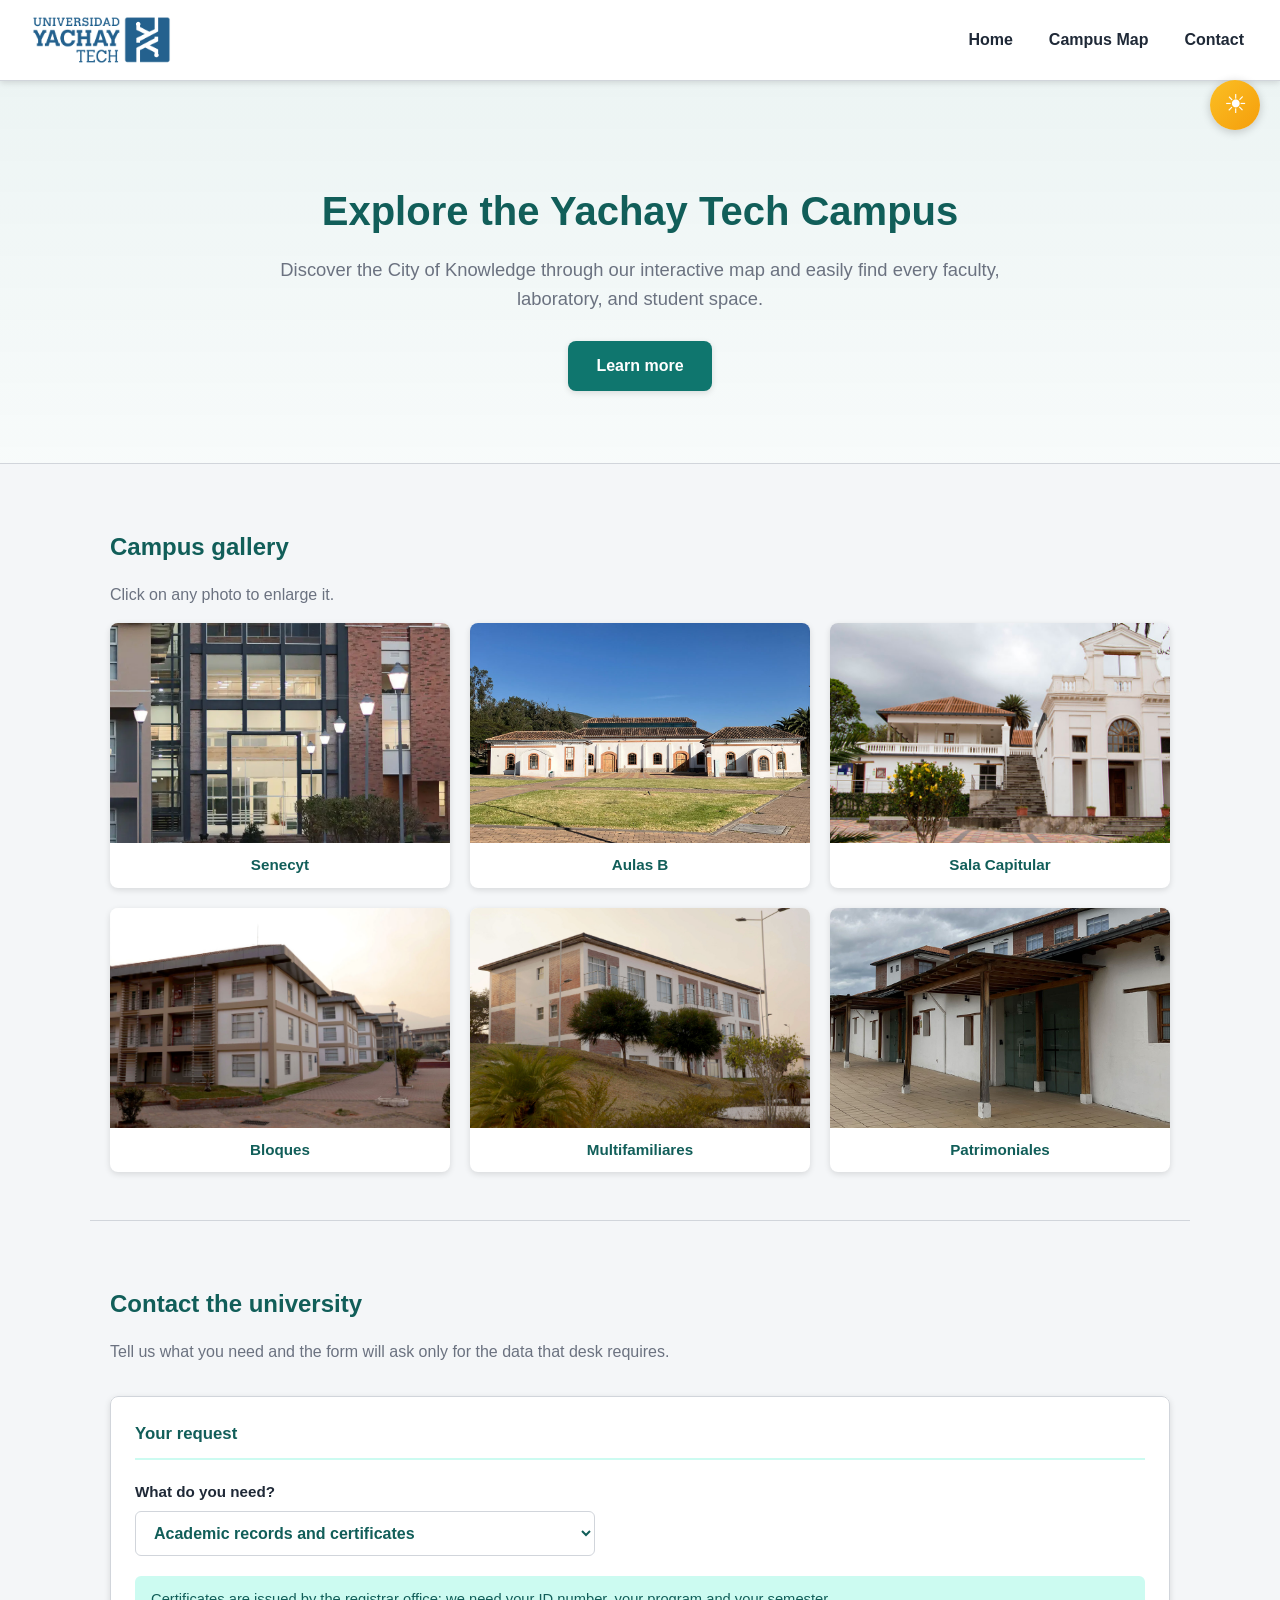
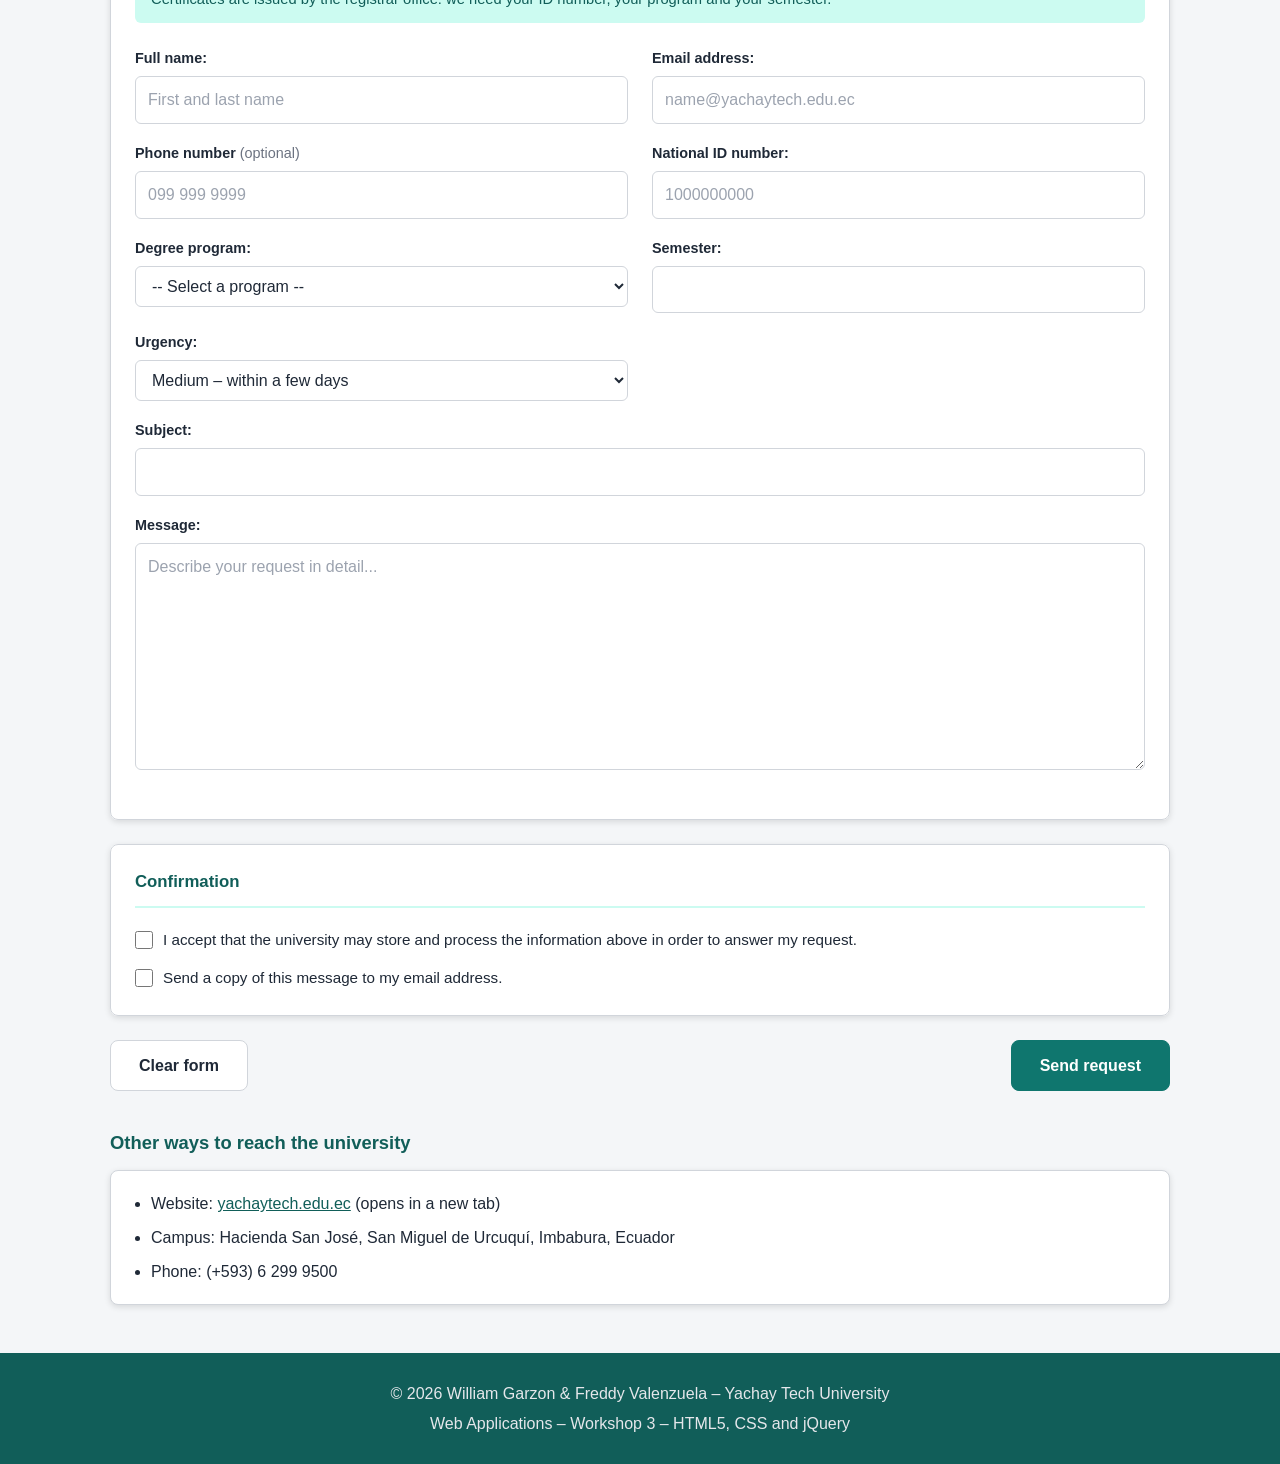
==== commit 6d05ae22: "Merge branch 'main' of https://github.com/Freddyrex/aplicaciones-web-Workshop-3-" ====
--- a/GarzonWilliam_valenzuelaFreddy/index.html
+++ b/GarzonWilliam_valenzuelaFreddy/index.html
@@ -11,6 +11,11 @@
 </head>
 
 <body>
+
+    <button id="theme-toggle" class="theme-toggle" aria-label="Toggle dark mode">
+        <span class="icon-sun">&#9728;</span>
+        <span class="icon-moon">&#9790;</span>
+    </button>
 
     <a class="skip-link" href="#main">Skip to main content</a>
 
@@ -30,7 +35,7 @@
             <h1>Explore the Yachay Tech Campus</h1>
             <p>Discover the City of Knowledge through our interactive map and easily find every faculty, laboratory, and
                 student space.</p>
-            <button id="hero-btn" class="hero-btn">Learn more</button>
+            <a href="#gallery" class="hero-btn">Learn more</a>
         </div>
     </section>
 
--- a/GarzonWilliam_valenzuelaFreddy/style.css
+++ b/GarzonWilliam_valenzuelaFreddy/style.css
@@ -88,6 +88,7 @@
 }
 
 .hero-btn {
+    display: inline-block;
     padding: 12px 28px;
     font-size: 1rem;
     font-weight: 600;
@@ -96,6 +97,7 @@
     border: none;
     border-radius: var(--radius);
     cursor: pointer;
+    text-decoration: none;
     box-shadow: var(--shadow);
     transition: background-color .2s, transform .2s, box-shadow .2s;
 }
@@ -749,4 +751,93 @@
     .modal-close {
         transition: none;
     }
+}
+
+/* =====================================================================
+   6. DARK MODE - Sun/Moon toggle button
+   ===================================================================== */
+
+.theme-toggle {
+    position: fixed;
+    top: 80px;
+    right: 20px;
+    z-index: 200;
+    width: 50px;
+    height: 50px;
+    border-radius: 50%;
+    border: none;
+    cursor: pointer;
+    background: linear-gradient(135deg, #fbbf24, #f59e0b);
+    color: #fff;
+    font-size: 1.6rem;
+    line-height: 1;
+    box-shadow: 0 2px 10px rgba(0, 0, 0, 0.2);
+    transition: background .3s, transform .3s, box-shadow .3s;
+    display: flex;
+    align-items: center;
+    justify-content: center;
+}
+
+.theme-toggle:hover {
+    transform: scale(1.1);
+    box-shadow: 0 4px 16px rgba(0, 0, 0, 0.3);
+}
+
+.theme-toggle .icon-moon {
+    display: none;
+}
+
+.theme-toggle .icon-sun {
+    display: inline;
+}
+
+body.dark .theme-toggle {
+    background: linear-gradient(135deg, #6366f1, #4f46e5);
+}
+
+body.dark .theme-toggle .icon-moon {
+    display: inline;
+}
+
+body.dark .theme-toggle .icon-sun {
+    display: none;
+}
+
+/* ---------- Dark mode color overrides ---------- */
+
+body.dark {
+    --ink: #e5e7eb;
+    --muted: #9ca3af;
+    --line: #4b5563;
+    --surface: #1f2937;
+    --bg: #111827;
+    --brand-light: #134e4a;
+    --brand: #14b8a6;
+    --brand-dark: #5eead4;
+}
+
+body.dark .hero-section {
+    background: linear-gradient(rgba(94, 234, 212, 0.05), rgba(94, 234, 212, 0.02)), var(--surface);
+}
+
+body.dark .gallery-img {
+    filter: brightness(0.9);
+}
+
+body.dark .gallery-item:hover .gallery-img {
+    filter: brightness(1.1);
+}
+
+body.dark .modal-box {
+    background-color: var(--surface);
+}
+
+body.dark .is-invalid {
+    background-color: #450a0a;
+}
+
+body.dark .btn {
+    background-color: var(--surface);
+    color: var(--ink);
+    border-color: var(--line);
 }
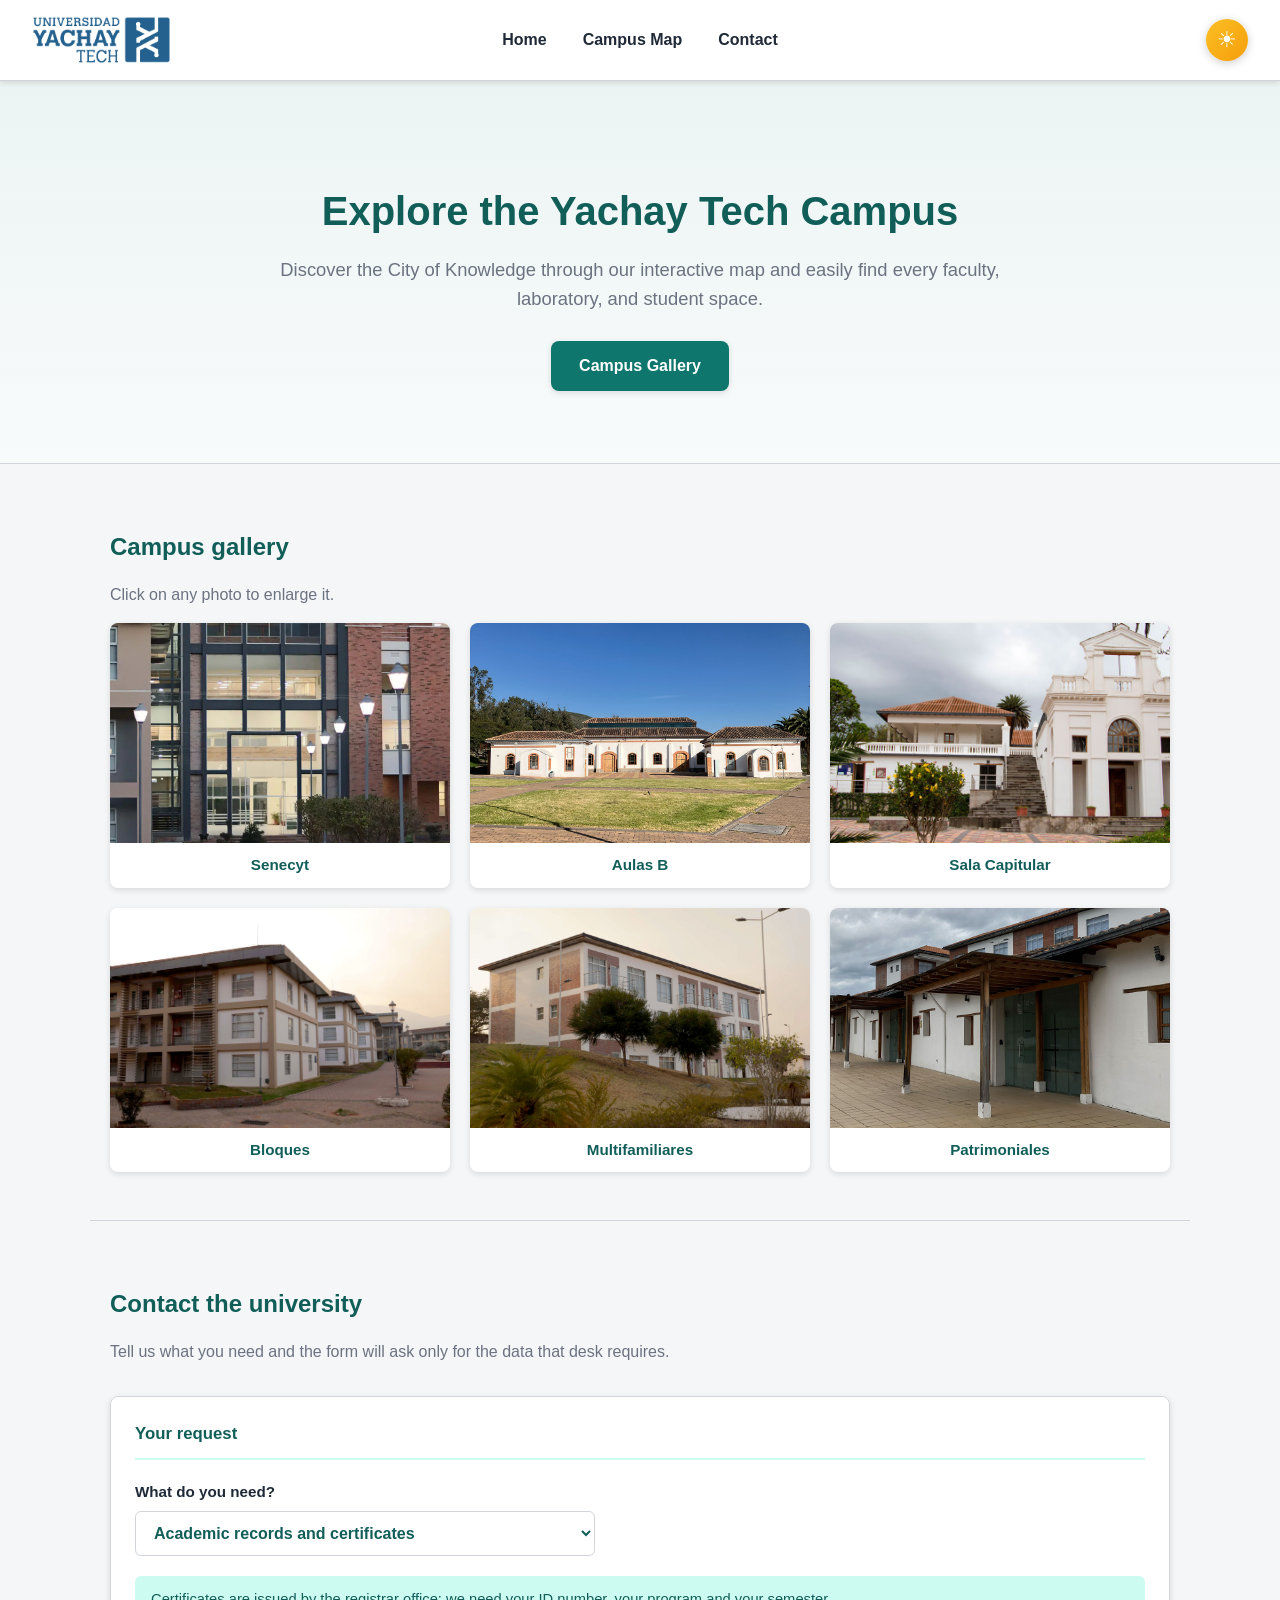
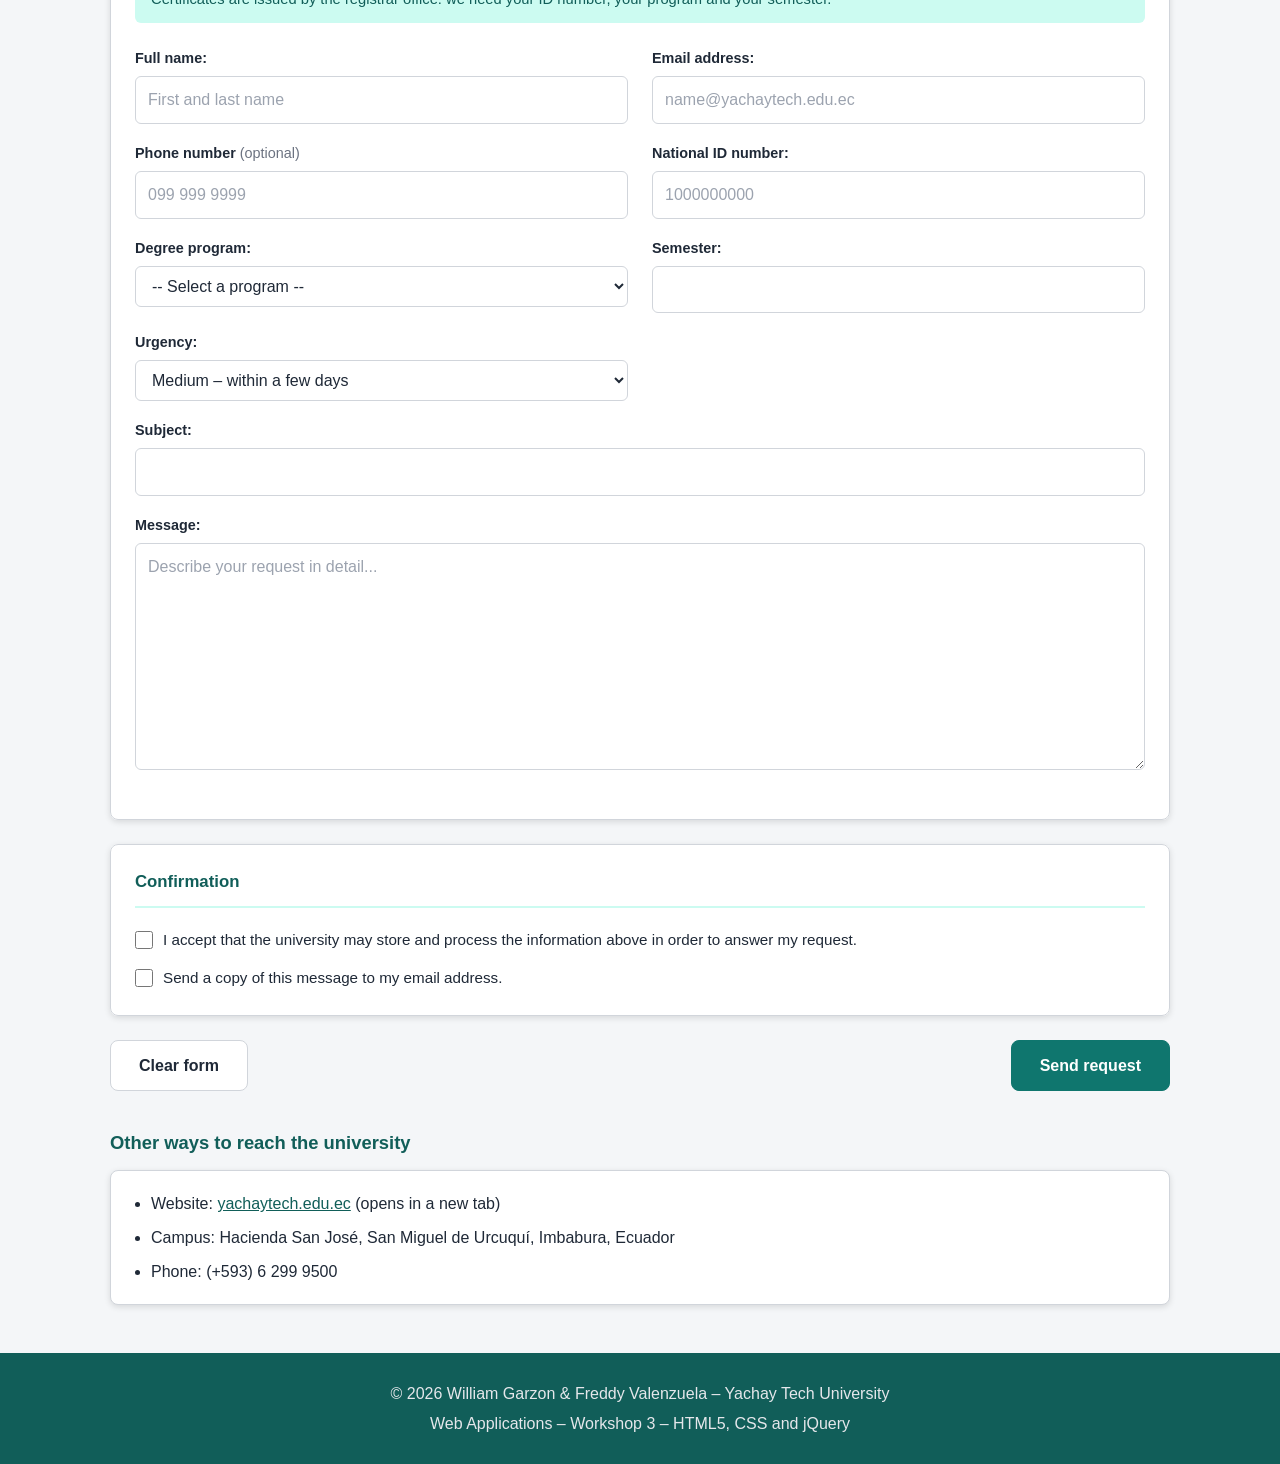
==== commit 87d6310f: "uwu" ====
--- a/GarzonWilliam_valenzuelaFreddy/index.html
+++ b/GarzonWilliam_valenzuelaFreddy/index.html
@@ -11,11 +11,6 @@
 </head>
 
 <body>
-
-    <button id="theme-toggle" class="theme-toggle" aria-label="Toggle dark mode">
-        <span class="icon-sun">&#9728;</span>
-        <span class="icon-moon">&#9790;</span>
-    </button>
 
     <a class="skip-link" href="#main">Skip to main content</a>
 
@@ -28,6 +23,10 @@
             <li><a href="#gallery">Campus Map</a></li>
             <li><a href="#contact">Contact</a></li>
         </ul>
+        <button id="theme-toggle" class="theme-toggle" aria-label="Toggle dark mode">
+            <span class="icon-sun">&#9728;</span>
+            <span class="icon-moon">&#9790;</span>
+        </button>
     </header>
 
     <section id="home" class="hero-section">
@@ -35,7 +34,7 @@
             <h1>Explore the Yachay Tech Campus</h1>
             <p>Discover the City of Knowledge through our interactive map and easily find every faculty, laboratory, and
                 student space.</p>
-            <a href="#gallery" class="hero-btn">Learn more</a>
+            <a href="#gallery" class="hero-btn">Campus Gallery</a>
         </div>
     </section>
 
--- a/GarzonWilliam_valenzuelaFreddy/style.css
+++ b/GarzonWilliam_valenzuelaFreddy/style.css
@@ -19,6 +19,12 @@
     z-index: 100;
 }
 
+.nav-links {
+    position: absolute;
+    left: 50%;
+    transform: translateX(-50%);
+}
+
 .logo img {
     height: 48px;
     width: auto;
@@ -117,9 +123,24 @@
 /* Media Queries for Navbar & Hero Responsiveness */
 @media (max-width: 768px) {
     .navbar {
-        flex-direction: column;
-        gap: 16px;
+        flex-wrap: wrap;
+        justify-content: center;
+        gap: 12px;
         padding: 16px;
+    }
+
+    .nav-links {
+        position: static;
+        transform: none;
+        order: 3;
+        width: 100%;
+        justify-content: center;
+    }
+
+    .theme-toggle {
+        position: absolute;
+        right: 16px;
+        top: 16px;
     }
 
     .nav-links {
@@ -758,24 +779,22 @@
    ===================================================================== */
 
 .theme-toggle {
-    position: fixed;
-    top: 80px;
-    right: 20px;
-    z-index: 200;
-    width: 50px;
-    height: 50px;
+    position: relative;
+    width: 42px;
+    height: 42px;
     border-radius: 50%;
     border: none;
     cursor: pointer;
     background: linear-gradient(135deg, #fbbf24, #f59e0b);
     color: #fff;
-    font-size: 1.6rem;
+    font-size: 1.4rem;
     line-height: 1;
     box-shadow: 0 2px 10px rgba(0, 0, 0, 0.2);
     transition: background .3s, transform .3s, box-shadow .3s;
     display: flex;
     align-items: center;
     justify-content: center;
+    flex-shrink: 0;
 }
 
 .theme-toggle:hover {
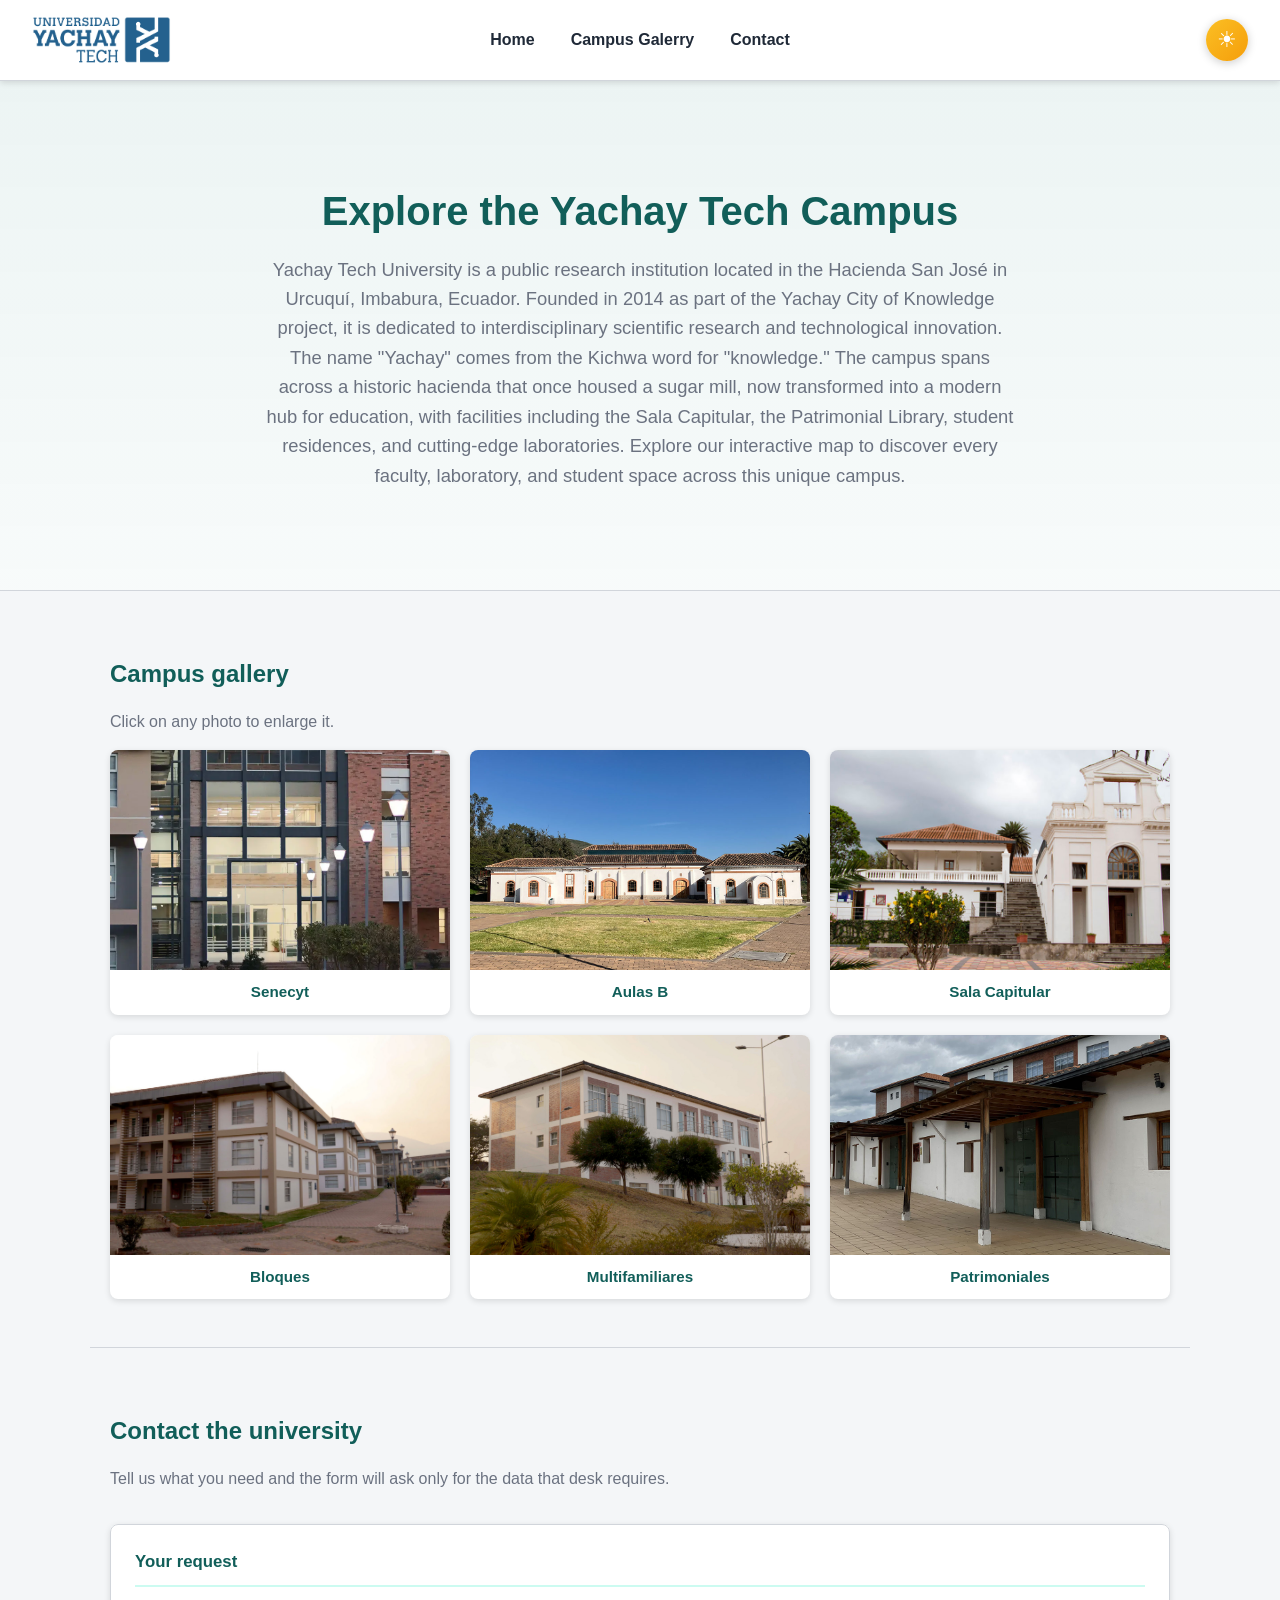
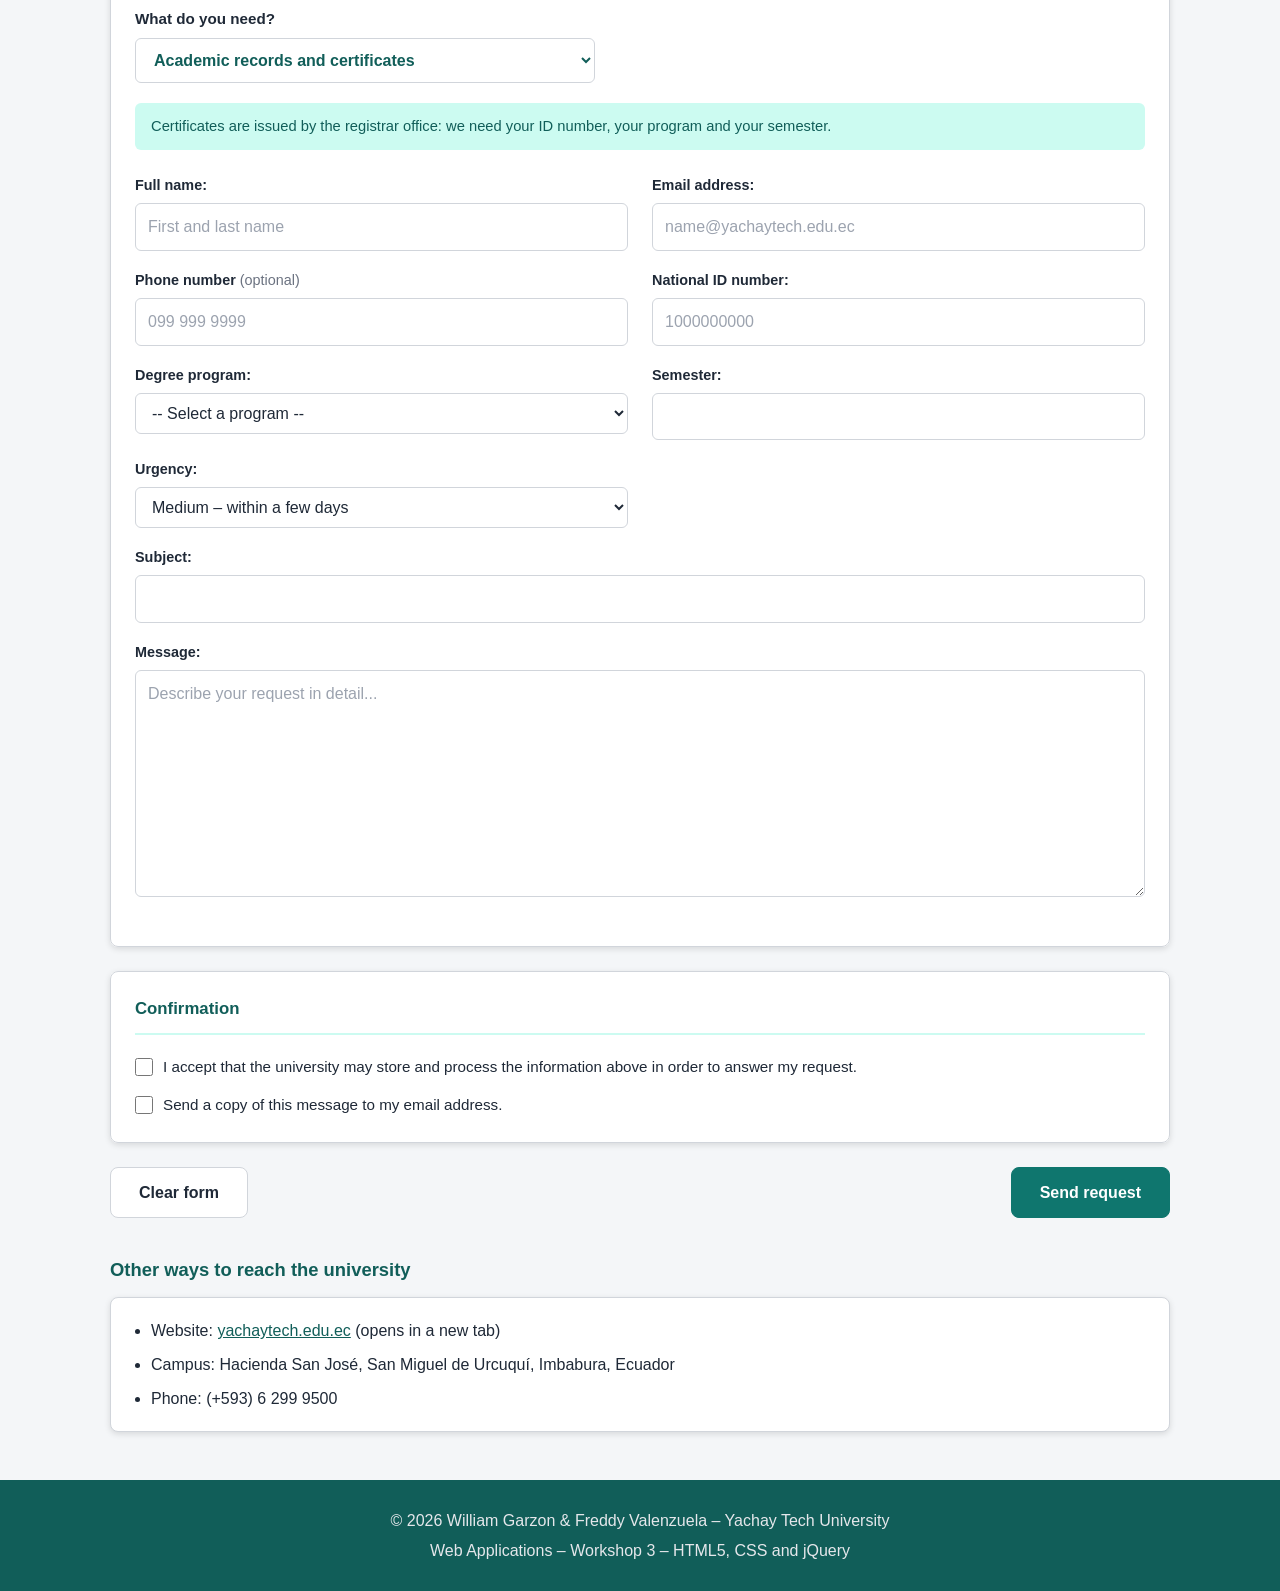
==== commit 2a98bd4f: "boton quitaso y se aumento la descripcion" ====
--- a/GarzonWilliam_valenzuelaFreddy/index.html
+++ b/GarzonWilliam_valenzuelaFreddy/index.html
@@ -20,7 +20,7 @@
         </div>
         <ul class="nav-links">
             <li><a href="#home">Home</a></li>
-            <li><a href="#gallery">Campus Map</a></li>
+            <li><a href="#gallery">Campus Galerry</a></li>
             <li><a href="#contact">Contact</a></li>
         </ul>
         <button id="theme-toggle" class="theme-toggle" aria-label="Toggle dark mode">
@@ -32,9 +32,15 @@
     <section id="home" class="hero-section">
         <div class="hero-content">
             <h1>Explore the Yachay Tech Campus</h1>
-            <p>Discover the City of Knowledge through our interactive map and easily find every faculty, laboratory, and
-                student space.</p>
-            <a href="#gallery" class="hero-btn">Campus Gallery</a>
+            <p>Yachay Tech University is a public research institution located in the
+                Hacienda San Jos&eacute; in Urcuqu&iacute;, Imbabura, Ecuador. Founded in 2014 as part
+                of the Yachay City of Knowledge project, it is dedicated to interdisciplinary
+                scientific research and technological innovation. The name "Yachay" comes from
+                the Kichwa word for "knowledge." The campus spans across a historic hacienda
+                that once housed a sugar mill, now transformed into a modern hub for education,
+                with facilities including the Sala Capitular, the Patrimonial Library, student
+                residences, and cutting-edge laboratories. Explore our interactive map to
+                discover every faculty, laboratory, and student space across this unique campus.</p>
         </div>
     </section>
 
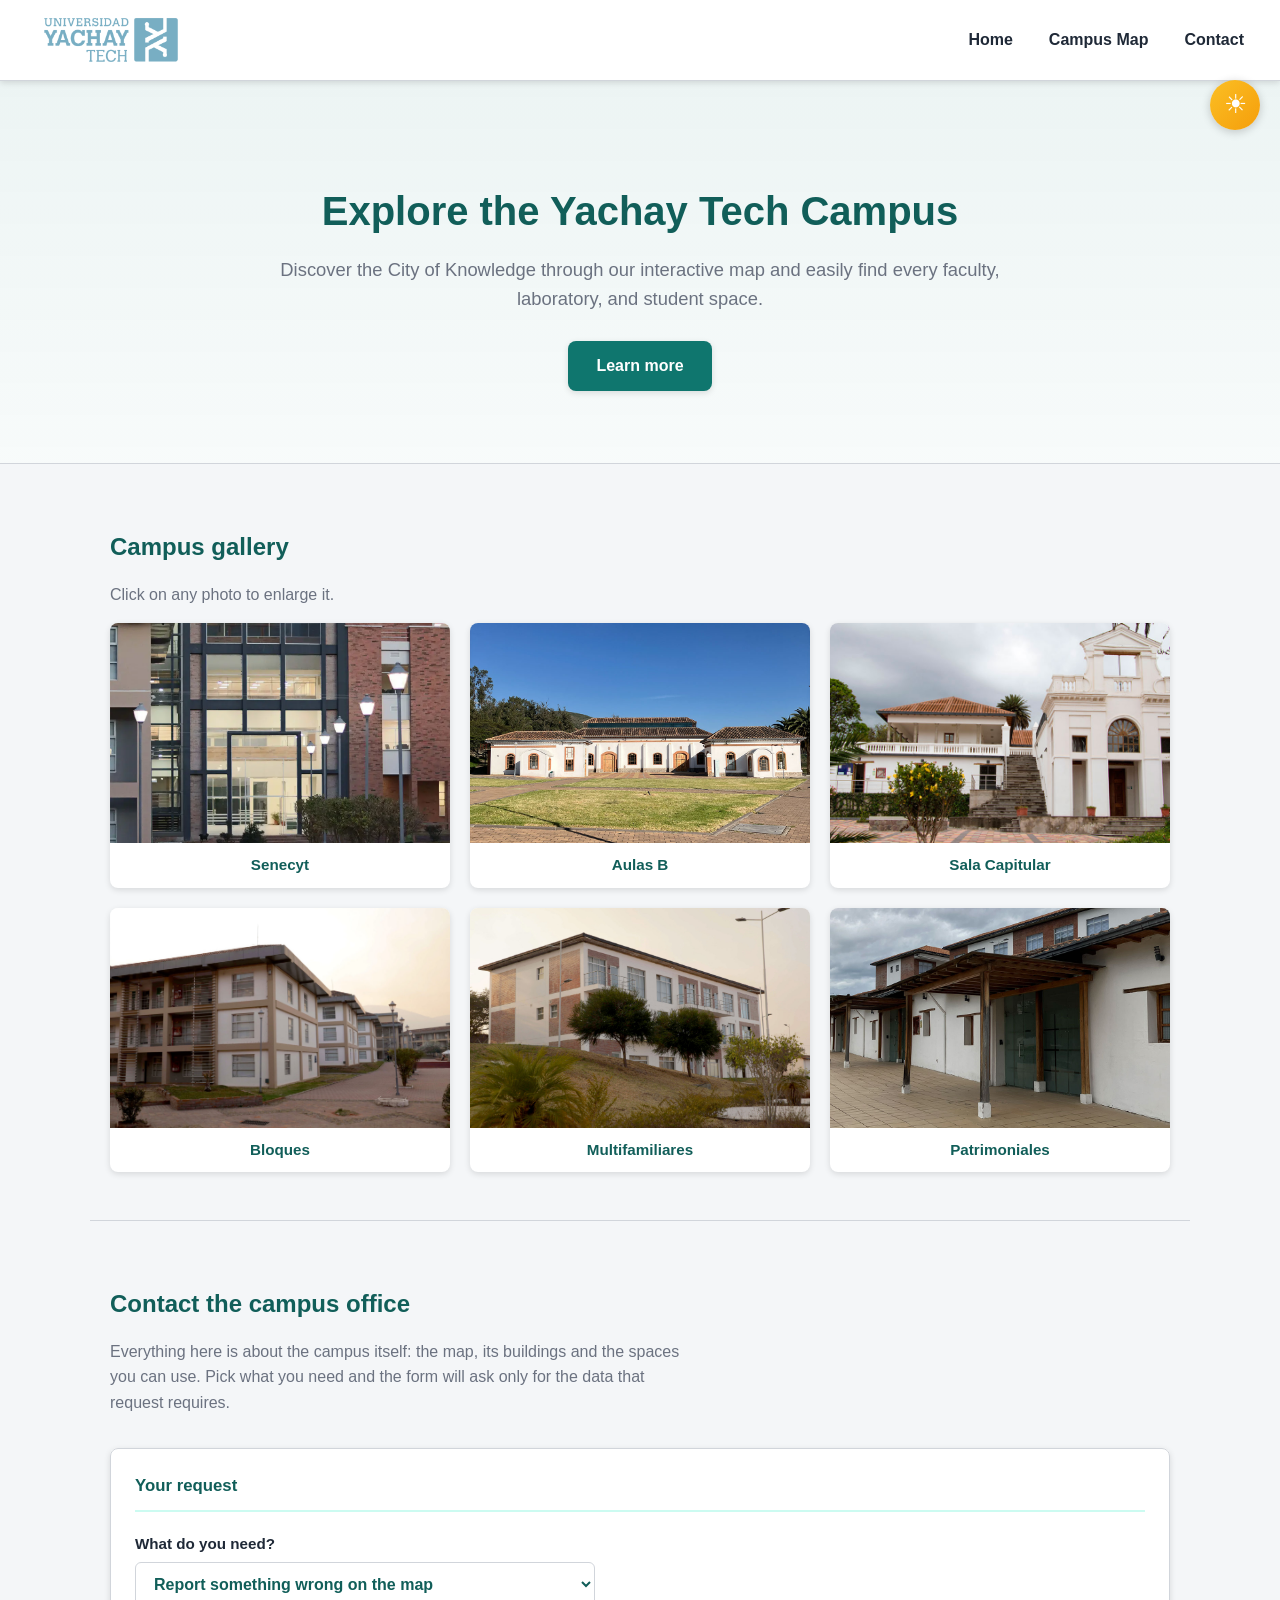
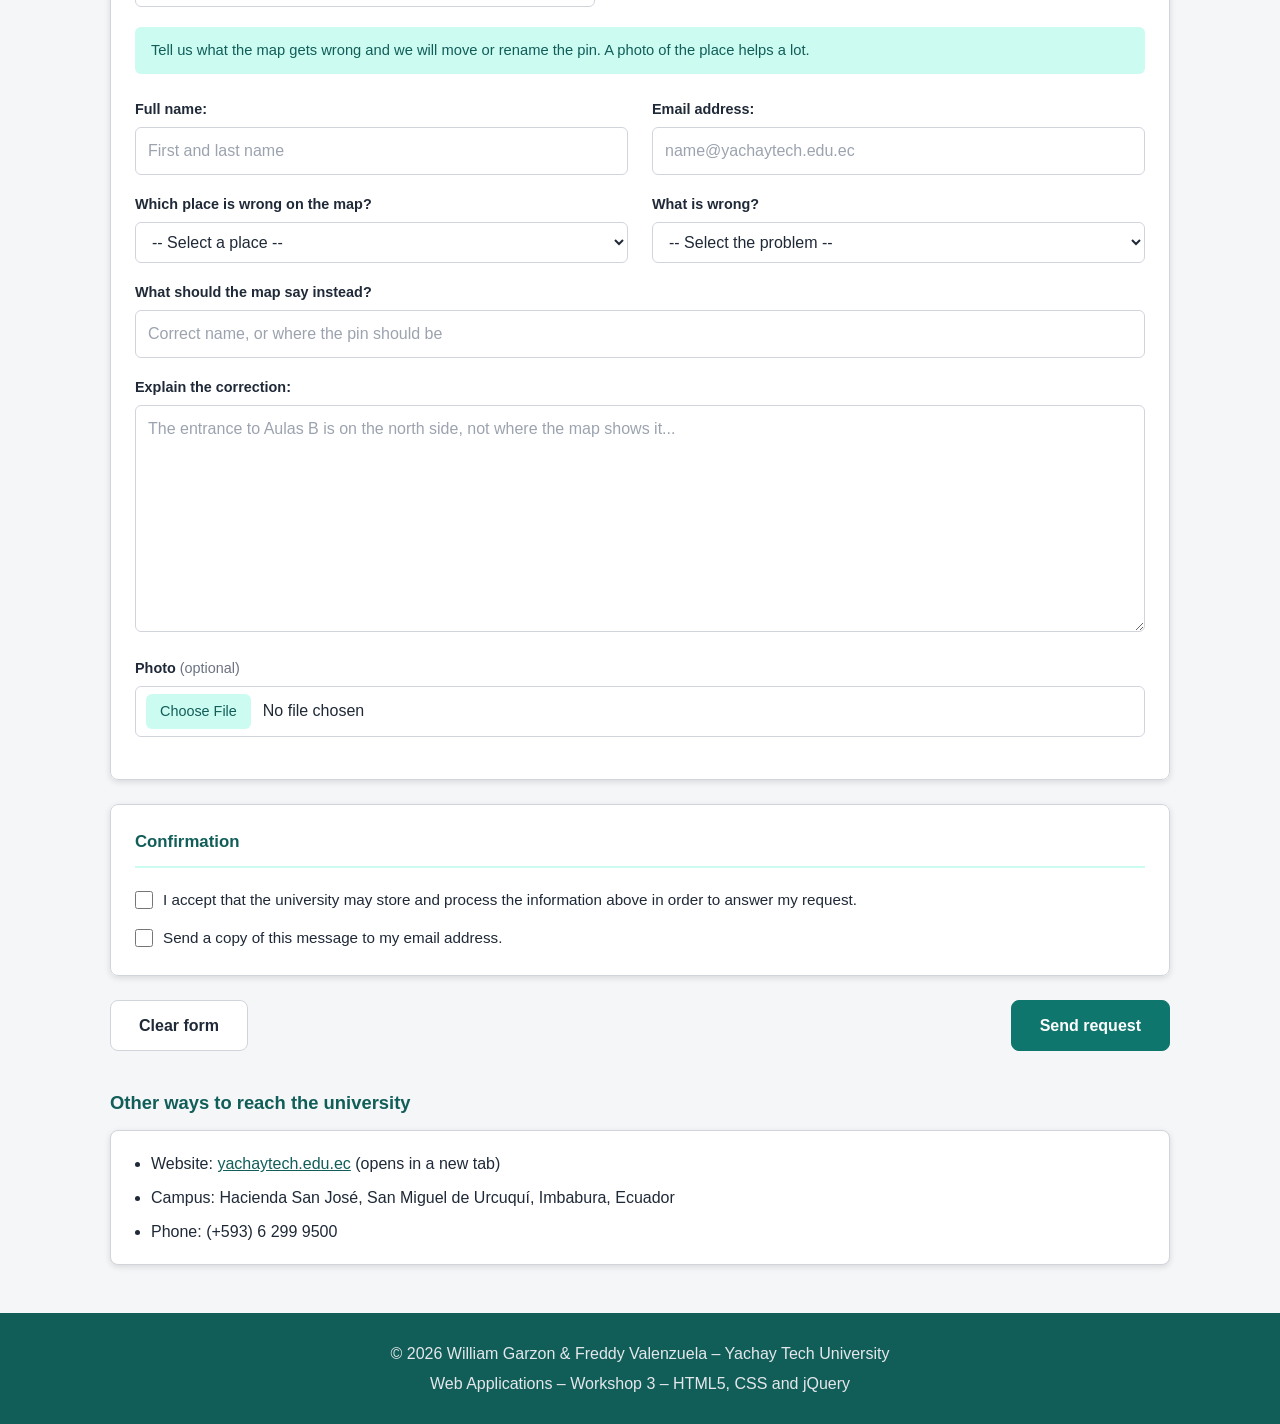
==== commit 2f6c7587: "core: Preguntas de COntact Form" ====
--- a/GarzonWilliam_valenzuelaFreddy/index.html
+++ b/GarzonWilliam_valenzuelaFreddy/index.html
@@ -11,6 +11,11 @@
 </head>
 
 <body>
+
+    <button id="theme-toggle" class="theme-toggle" aria-label="Toggle dark mode">
+        <span class="icon-sun">&#9728;</span>
+        <span class="icon-moon">&#9790;</span>
+    </button>
 
     <a class="skip-link" href="#main">Skip to main content</a>
 
@@ -20,27 +25,17 @@
         </div>
         <ul class="nav-links">
             <li><a href="#home">Home</a></li>
-            <li><a href="#gallery">Campus Galerry</a></li>
+            <li><a href="#gallery">Campus Map</a></li>
             <li><a href="#contact">Contact</a></li>
         </ul>
-        <button id="theme-toggle" class="theme-toggle" aria-label="Toggle dark mode">
-            <span class="icon-sun">&#9728;</span>
-            <span class="icon-moon">&#9790;</span>
-        </button>
     </header>
 
     <section id="home" class="hero-section">
         <div class="hero-content">
             <h1>Explore the Yachay Tech Campus</h1>
-            <p>Yachay Tech University is a public research institution located in the
-                Hacienda San Jos&eacute; in Urcuqu&iacute;, Imbabura, Ecuador. Founded in 2014 as part
-                of the Yachay City of Knowledge project, it is dedicated to interdisciplinary
-                scientific research and technological innovation. The name "Yachay" comes from
-                the Kichwa word for "knowledge." The campus spans across a historic hacienda
-                that once housed a sugar mill, now transformed into a modern hub for education,
-                with facilities including the Sala Capitular, the Patrimonial Library, student
-                residences, and cutting-edge laboratories. Explore our interactive map to
-                discover every faculty, laboratory, and student space across this unique campus.</p>
+            <p>Discover the City of Knowledge through our interactive map and easily find every faculty, laboratory, and
+                student space.</p>
+            <a href="#gallery" class="hero-btn">Learn more</a>
         </div>
     </section>
 
@@ -106,48 +101,56 @@
         <!-- ==============================================================
              PART 4 - William Garzon
              Contact form (name, email, message + submit button).
-             It is an adaptive panel: the reason chosen at the top decides
-             which questions are shown. Every field that only applies to
-             some reasons carries data-show-for="reason1 reason2", and
-             script.js shows or hides it. Hidden fields are disabled, so
-             they are neither validated nor submitted.
+
+             It is an adaptive panel about the campus, not a generic
+             university form: the request chosen at the top decides which
+             questions appear. A field that only applies to some requests
+             carries data-show-for="request1 request2"; script.js shows it
+             and hides the rest. A hidden field is also disabled, so it is
+             neither validated nor submitted.
+
+             The list of places is the same six buildings of the gallery
+             above, so both sections talk about the same campus.
+
              The form uses novalidate on purpose: the browser must NOT
              block the submit event, otherwise the jQuery validation of
              point 4.III would never run. The required attributes are
              kept as documentation and as a fallback.
              ============================================================== -->
         <section id="contact" class="section">
-            <h2>Contact the university</h2>
+            <h2>Contact the campus office</h2>
             <p class="section-intro">
-                Tell us what you need and the form will ask only for the data
-                that desk requires.
+                Everything here is about the campus itself: the map, its
+                buildings and the spaces you can use. Pick what you need and
+                the form will ask only for the data that request requires.
             </p>
 
             <form id="contact-form" action="#" method="post" novalidate>
 
-                <!-- ---------- the request panel ----------
-                     the <select> at the top decides which questions are
-                     shown below: script.js reads it and hides the rest -->
                 <fieldset>
                     <legend>Your request</legend>
 
                     <p class="reason-field">
                         <label for="reason">What do you need?</label>
                         <select id="reason" name="reason">
-                            <option value="records">Academic records and certificates</option>
-                            <option value="enrollment">Enrollment and course registration</option>
-                            <option value="scholarship">Scholarships and financial aid</option>
-                            <option value="housing">Student housing</option>
-                            <option value="support">Technical support</option>
+                            <option value="map">Report something wrong on the map</option>
+                            <option value="tour">Book a guided campus tour</option>
+                            <option value="booking">Reserve a space on campus</option>
+                            <option value="incident">Report a maintenance issue</option>
+                            <option value="photo">Send a photo for the gallery</option>
+                            <option value="building">Ask about a building</option>
+                            <option value="route">Request an accessible route</option>
+                            <option value="lost">Lost and found</option>
                             <option value="other">Something else</option>
                         </select>
                     </p>
 
-                    <!-- script.js writes here the explanation of the chosen reason -->
+                    <!-- script.js writes here the explanation of the request -->
                     <p class="reason-hint" id="reason-hint"></p>
 
                     <div class="fields-grid">
 
+                        <!-- ---------- asked for every request ---------- -->
                         <p class="field">
                             <label for="fullname">Full name:</label>
                             <input type="text" id="fullname" name="fullname" placeholder="First and last name"
@@ -161,84 +164,351 @@
                             <span class="error-msg" id="error-email"></span>
                         </p>
 
-                        <p class="field">
+                        <!-- only where somebody may need to call back -->
+                        <p class="field" data-show-for="tour booking lost">
                             <label for="phone">Phone number <span class="optional">(optional)</span></label>
                             <input type="tel" id="phone" name="phone" placeholder="099 999 9999">
                             <span class="error-msg" id="error-phone"></span>
                         </p>
 
-                        <p class="field" data-show-for="scholarship housing">
-                            <label for="birthdate">Date of birth:</label>
-                            <input type="date" id="birthdate" name="birthdate" required>
-                            <span class="error-msg" id="error-birthdate"></span>
-                        </p>
-
-                        <p class="field" data-show-for="records scholarship housing">
-                            <label for="idnumber">National ID number:</label>
-                            <input type="text" id="idnumber" name="idnumber" maxlength="10" placeholder="1000000000"
-                                required>
-                            <span class="error-msg" id="error-idnumber"></span>
-                        </p>
-
-                        <p class="field" data-show-for="records enrollment scholarship">
-                            <label for="program">Degree program:</label>
-                            <select id="program" name="program" required>
-                                <option value="">-- Select a program --</option>
-                                <option value="it">Information Technology</option>
-                                <option value="math">Mathematics</option>
-                                <option value="physics">Physics</option>
-                                <option value="biology">Biology</option>
-                                <option value="chemistry">Chemistry</option>
-                                <option value="geology">Geology</option>
-                                <option value="nano">Nanotechnology</option>
-                                <option value="agro">Agricultural Sciences</option>
-                            </select>
-                            <span class="error-msg" id="error-program"></span>
-                        </p>
-
-                        <p class="field" data-show-for="records enrollment scholarship">
-                            <label for="semester">Semester:</label>
-                            <input type="number" id="semester" name="semester" min="1" max="10" step="1" required>
-                            <span class="error-msg" id="error-semester"></span>
-                        </p>
-
-                        <p class="field" data-show-for="enrollment housing">
-                            <label for="preferred">Date you need an answer by:</label>
-                            <input type="date" id="preferred" name="preferred">
-                            <span class="error-msg" id="error-preferred"></span>
-                        </p>
-
-                        <p class="field">
-                            <label for="urgency">Urgency:</label>
-                            <select id="urgency" name="urgency">
-                                <option value="low">Low &ndash; no rush</option>
-                                <option value="medium" selected>Medium &ndash; within a few days</option>
-                                <option value="high">High &ndash; needs attention today</option>
-                            </select>
-                        </p>
-
-                        <p class="field field-wide">
+                        <!-- the six places of the gallery. script.js rewrites
+                             this label for each request -->
+                        <p class="field" data-show-for="map incident photo building lost">
+                            <label for="place">Place on campus:</label>
+                            <select id="place" name="place" required>
+                                <option value="">-- Select a place --</option>
+                                <option value="senecyt">Senecyt building</option>
+                                <option value="aulas-b">Aulas B</option>
+                                <option value="sala-capitular">Sala Capitular</option>
+                                <option value="bloques">Residences &ndash; Bloques</option>
+                                <option value="multifamiliares">Residences &ndash; Multifamiliares</option>
+                                <option value="patrimoniales">Residences &ndash; Patrimoniales</option>
+                                <option value="elsewhere">Another place on campus</option>
+                            </select>
+                            <span class="error-msg" id="error-place"></span>
+                        </p>
+
+                        <!-- ---------- A. something wrong on the map ---------- -->
+                        <p class="field" data-show-for="map">
+                            <label for="map-issue">What is wrong?</label>
+                            <select id="map-issue" name="map-issue" required>
+                                <option value="">-- Select the problem --</option>
+                                <option value="name">The name is wrong</option>
+                                <option value="position">The pin is in the wrong position</option>
+                                <option value="gone">The place no longer exists</option>
+                                <option value="missing">The place is missing from the map</option>
+                                <option value="photo">The photo does not match the place</option>
+                            </select>
+                            <span class="error-msg" id="error-map-issue"></span>
+                        </p>
+
+                        <p class="field field-wide" data-show-for="map">
+                            <label for="map-fix">What should the map say instead?</label>
+                            <input type="text" id="map-fix" name="map-fix" maxlength="120"
+                                placeholder="Correct name, or where the pin should be" required>
+                            <span class="error-msg" id="error-map-fix"></span>
+                        </p>
+
+                        <!-- ---------- B. guided campus tour ---------- -->
+                        <p class="field" data-show-for="tour">
+                            <label for="visit-date">Date of the visit:</label>
+                            <input type="date" id="visit-date" name="visit-date" required>
+                            <span class="error-msg" id="error-visit-date"></span>
+                        </p>
+
+                        <p class="field" data-show-for="tour">
+                            <label for="visit-time">Time slot:</label>
+                            <select id="visit-time" name="visit-time" required>
+                                <option value="">-- Select a slot --</option>
+                                <option value="morning">Morning &ndash; 09:00 to 12:00</option>
+                                <option value="afternoon">Afternoon &ndash; 14:00 to 17:00</option>
+                            </select>
+                            <span class="error-msg" id="error-visit-time"></span>
+                        </p>
+
+                        <p class="field" data-show-for="tour">
+                            <label for="group-size">How many people?</label>
+                            <input type="number" id="group-size" name="group-size" min="1" max="40" step="1"
+                                placeholder="1 to 40" required>
+                            <span class="error-msg" id="error-group-size"></span>
+                        </p>
+
+                        <p class="field" data-show-for="tour">
+                            <label for="group-type">Type of group:</label>
+                            <select id="group-type" name="group-type" required>
+                                <option value="">-- Select a group --</option>
+                                <option value="school">School group</option>
+                                <option value="applicant">Prospective students</option>
+                                <option value="family">Family or friends</option>
+                                <option value="company">Company or institution</option>
+                            </select>
+                            <span class="error-msg" id="error-group-type"></span>
+                        </p>
+
+                        <div class="field field-wide" data-show-for="tour">
+                            <span class="field-label" id="stops-label">Places you want to include:</span>
+                            <div class="check-row" id="tour-stops" tabindex="-1" role="group"
+                                aria-labelledby="stops-label">
+                                <label class="check">
+                                    <input type="checkbox" name="stops" value="sala-capitular"> Sala Capitular
+                                </label>
+                                <label class="check">
+                                    <input type="checkbox" name="stops" value="labs"> Laboratories
+                                </label>
+                                <label class="check">
+                                    <input type="checkbox" name="stops" value="residences"> Residences
+                                </label>
+                                <label class="check">
+                                    <input type="checkbox" name="stops" value="sports"> Sports field
+                                </label>
+                            </div>
+                            <span class="error-msg" id="error-tour-stops"></span>
+                        </div>
+
+                        <p class="field field-wide choice" data-show-for="tour">
+                            <input type="checkbox" id="transport" name="transport" value="yes">
+                            <label for="transport">We need transport from Ibarra to the campus.</label>
+                        </p>
+
+                        <!-- ---------- C. reserve a space ---------- -->
+                        <p class="field" data-show-for="booking">
+                            <label for="space-type">Which space?</label>
+                            <select id="space-type" name="space-type" required>
+                                <option value="">-- Select a space --</option>
+                                <option value="auditorium">Auditorium</option>
+                                <option value="classroom">Classroom</option>
+                                <option value="sports">Sports field</option>
+                                <option value="study">Study room</option>
+                            </select>
+                            <span class="error-msg" id="error-space-type"></span>
+                        </p>
+
+                        <p class="field" data-show-for="booking">
+                            <label for="booking-date">Date:</label>
+                            <input type="date" id="booking-date" name="booking-date" required>
+                            <span class="error-msg" id="error-booking-date"></span>
+                        </p>
+
+                        <p class="field" data-show-for="booking">
+                            <label for="start-time">From:</label>
+                            <input type="time" id="start-time" name="start-time" required>
+                            <span class="error-msg" id="error-start-time"></span>
+                        </p>
+
+                        <p class="field" data-show-for="booking">
+                            <label for="end-time">Until:</label>
+                            <input type="time" id="end-time" name="end-time" required>
+                            <span class="error-msg" id="error-end-time"></span>
+                        </p>
+
+                        <p class="field" data-show-for="booking">
+                            <label for="attendees">People attending:</label>
+                            <input type="number" id="attendees" name="attendees" min="1" max="500" step="1" required>
+                            <span class="error-msg" id="error-attendees"></span>
+                        </p>
+
+                        <div class="field" data-show-for="booking">
+                            <span class="field-label" id="event-label">Type of event:</span>
+                            <div class="check-row" role="radiogroup" aria-labelledby="event-label">
+                                <label class="check">
+                                    <input type="radio" name="event-type" value="academic" checked> Academic
+                                </label>
+                                <label class="check">
+                                    <input type="radio" name="event-type" value="external"> External
+                                </label>
+                            </div>
+                        </div>
+
+                        <div class="field field-wide" data-show-for="booking">
+                            <span class="field-label" id="equipment-label">Equipment you need
+                                <span class="optional">(optional)</span></span>
+                            <div class="check-row" role="group" aria-labelledby="equipment-label">
+                                <label class="check">
+                                    <input type="checkbox" name="equipment" value="projector"> Projector
+                                </label>
+                                <label class="check">
+                                    <input type="checkbox" name="equipment" value="sound"> Sound system
+                                </label>
+                                <label class="check">
+                                    <input type="checkbox" name="equipment" value="chairs"> Extra chairs
+                                </label>
+                            </div>
+                        </div>
+
+                        <!-- ---------- D. maintenance issue ---------- -->
+                        <p class="field" data-show-for="incident">
+                            <label for="floor-room">Floor or room number:</label>
+                            <input type="text" id="floor-room" name="floor-room" maxlength="30"
+                                placeholder="2nd floor, room 204" required>
+                            <span class="error-msg" id="error-floor-room"></span>
+                        </p>
+
+                        <p class="field" data-show-for="incident">
+                            <label for="issue-type">Type of issue:</label>
+                            <select id="issue-type" name="issue-type" required>
+                                <option value="">-- Select the issue --</option>
+                                <option value="lighting">Lighting</option>
+                                <option value="water">Water or plumbing</option>
+                                <option value="electrical">Electrical</option>
+                                <option value="furniture">Furniture</option>
+                                <option value="cleaning">Cleaning</option>
+                                <option value="internet">Internet or network</option>
+                            </select>
+                            <span class="error-msg" id="error-issue-type"></span>
+                        </p>
+
+                        <p class="field" data-show-for="incident">
+                            <label for="noticed-date">When did you notice it?</label>
+                            <input type="date" id="noticed-date" name="noticed-date" required>
+                            <span class="error-msg" id="error-noticed-date"></span>
+                        </p>
+
+                        <div class="field" data-show-for="incident">
+                            <span class="field-label" id="severity-label">How urgent is it?</span>
+                            <div class="check-row" role="radiogroup" aria-labelledby="severity-label">
+                                <label class="check">
+                                    <input type="radio" name="severity" value="low" checked> It can wait
+                                </label>
+                                <label class="check">
+                                    <input type="radio" name="severity" value="week"> This week
+                                </label>
+                                <label class="check">
+                                    <input type="radio" name="severity" value="danger"> It is dangerous now
+                                </label>
+                            </div>
+                        </div>
+
+                        <!-- ---------- E. a photo for the gallery ---------- -->
+                        <p class="field" data-show-for="photo">
+                            <label for="photo-date">When did you take it?</label>
+                            <input type="date" id="photo-date" name="photo-date" required>
+                            <span class="error-msg" id="error-photo-date"></span>
+                        </p>
+
+                        <p class="field" data-show-for="photo">
+                            <label for="photo-credit">Name for the credit <span class="optional">(optional)</span></label>
+                            <input type="text" id="photo-credit" name="photo-credit" maxlength="60"
+                                placeholder="How you want to be named under the photo">
+                        </p>
+
+                        <p class="field field-wide choice" data-show-for="photo">
+                            <input type="checkbox" id="photo-consent" name="photo-consent" value="yes" required>
+                            <label for="photo-consent">
+                                I took this photo and I authorise the university to publish it in the campus gallery.
+                            </label>
+                            <span class="error-msg" id="error-photo-consent"></span>
+                        </p>
+
+                        <!-- ---------- F. question about a building ---------- -->
+                        <p class="field" data-show-for="building">
+                            <label for="info-type">What do you want to know?</label>
+                            <select id="info-type" name="info-type" required>
+                                <option value="">-- Select a topic --</option>
+                                <option value="hours">Opening hours</option>
+                                <option value="directions">How to get there</option>
+                                <option value="contact">Who is in charge</option>
+                                <option value="accessibility">Accessibility of the building</option>
+                            </select>
+                            <span class="error-msg" id="error-info-type"></span>
+                        </p>
+
+                        <!-- ---------- G. accessible route ---------- -->
+                        <p class="field" data-show-for="route">
+                            <label for="route-from">From:</label>
+                            <select id="route-from" name="route-from" required>
+                                <option value="">-- Starting point --</option>
+                                <option value="senecyt">Senecyt building</option>
+                                <option value="aulas-b">Aulas B</option>
+                                <option value="sala-capitular">Sala Capitular</option>
+                                <option value="bloques">Residences &ndash; Bloques</option>
+                                <option value="multifamiliares">Residences &ndash; Multifamiliares</option>
+                                <option value="patrimoniales">Residences &ndash; Patrimoniales</option>
+                            </select>
+                            <span class="error-msg" id="error-route-from"></span>
+                        </p>
+
+                        <p class="field" data-show-for="route">
+                            <label for="route-to">To:</label>
+                            <select id="route-to" name="route-to" required>
+                                <option value="">-- Destination --</option>
+                                <option value="senecyt">Senecyt building</option>
+                                <option value="aulas-b">Aulas B</option>
+                                <option value="sala-capitular">Sala Capitular</option>
+                                <option value="bloques">Residences &ndash; Bloques</option>
+                                <option value="multifamiliares">Residences &ndash; Multifamiliares</option>
+                                <option value="patrimoniales">Residences &ndash; Patrimoniales</option>
+                            </select>
+                            <span class="error-msg" id="error-route-to"></span>
+                        </p>
+
+                        <p class="field" data-show-for="route">
+                            <label for="barrier">Barrier you found:</label>
+                            <select id="barrier" name="barrier" required>
+                                <option value="">-- Select the barrier --</option>
+                                <option value="stairs">Stairs with no ramp</option>
+                                <option value="lift">No lift in the building</option>
+                                <option value="narrow">The path is too narrow</option>
+                                <option value="surface">Broken or loose surface</option>
+                                <option value="signs">No signage</option>
+                            </select>
+                            <span class="error-msg" id="error-barrier"></span>
+                        </p>
+
+                        <p class="field field-wide choice" data-show-for="route">
+                            <input type="checkbox" id="mobility-support" name="mobility-support" value="yes">
+                            <label for="mobility-support">I use a wheelchair or need someone to help me on the
+                                way.</label>
+                        </p>
+
+                        <!-- ---------- H. lost and found ---------- -->
+                        <div class="field" data-show-for="lost">
+                            <span class="field-label" id="lost-label">What happened?</span>
+                            <div class="check-row" role="radiogroup" aria-labelledby="lost-label">
+                                <label class="check">
+                                    <input type="radio" name="lost-or-found" value="lost" checked> I lost something
+                                </label>
+                                <label class="check">
+                                    <input type="radio" name="lost-or-found" value="found"> I found something
+                                </label>
+                            </div>
+                        </div>
+
+                        <p class="field" data-show-for="lost">
+                            <label for="lost-date">On which day?</label>
+                            <input type="date" id="lost-date" name="lost-date" required>
+                            <span class="error-msg" id="error-lost-date"></span>
+                        </p>
+
+                        <p class="field field-wide" data-show-for="lost">
+                            <label for="object">Describe the object:</label>
+                            <input type="text" id="object" name="object" maxlength="120"
+                                placeholder="Black backpack with a blue water bottle" required>
+                            <span class="error-msg" id="error-object"></span>
+                        </p>
+
+                        <!-- ---------- anything else ---------- -->
+                        <p class="field field-wide" data-show-for="other">
                             <label for="subject">Subject:</label>
                             <input type="text" id="subject" name="subject" maxlength="80" required>
                             <span class="error-msg" id="error-subject"></span>
                         </p>
 
+                        <!-- ---------- asked for every request ---------- -->
                         <p class="field field-wide">
                             <label for="message">Message:</label>
-                            <textarea id="message" name="message" rows="8"
-                                placeholder="Describe your request in detail..." required></textarea>
+                            <textarea id="message" name="message" rows="8" required></textarea>
                             <span class="error-msg" id="error-message"></span>
                         </p>
 
-                        <p class="field field-wide" data-show-for="scholarship support">
-                            <label for="attachment">Attach a document <span class="optional">(optional)</span></label>
-                            <input type="file" id="attachment" name="attachment">
+                        <p class="field field-wide" data-show-for="map incident photo lost">
+                            <label for="attachment">Photo <span class="optional" id="attachment-note">(optional)</span></label>
+                            <input type="file" id="attachment" name="attachment" accept="image/*">
+                            <span class="error-msg" id="error-attachment"></span>
                         </p>
 
                     </div>
                 </fieldset>
 
-                <!-- ---------- panel 3: confirmation ---------- -->
                 <fieldset>
                     <legend>Confirmation</legend>
 
--- a/GarzonWilliam_valenzuelaFreddy/style.css
+++ b/GarzonWilliam_valenzuelaFreddy/style.css
@@ -19,12 +19,6 @@
     z-index: 100;
 }
 
-.nav-links {
-    position: absolute;
-    left: 50%;
-    transform: translateX(-50%);
-}
-
 .logo img {
     height: 48px;
     width: auto;
@@ -123,24 +117,9 @@
 /* Media Queries for Navbar & Hero Responsiveness */
 @media (max-width: 768px) {
     .navbar {
-        flex-wrap: wrap;
-        justify-content: center;
-        gap: 12px;
+        flex-direction: column;
+        gap: 16px;
         padding: 16px;
-    }
-
-    .nav-links {
-        position: static;
-        transform: none;
-        order: 3;
-        width: 100%;
-        justify-content: center;
-    }
-
-    .theme-toggle {
-        position: absolute;
-        right: 16px;
-        top: 16px;
     }
 
     .nav-links {
@@ -540,10 +519,62 @@
     color: var(--muted);
 }
 
+/* a group of radios or checkboxes is not a single control, so it gets a
+   plain <span> as its title instead of a <label for> */
+.field-label {
+    display: block;
+    margin-bottom: 6px;
+    font-size: .9rem;
+    font-weight: 600;
+    color: var(--ink);
+}
+
+/* the box that holds the options of one group */
+.check-row {
+    display: flex;
+    flex-wrap: wrap;
+    gap: 10px 20px;
+    padding: 12px 14px;
+    background-color: var(--surface);
+    border: 1px solid var(--line);
+    border-radius: 6px;
+}
+
+.check-row:focus-visible {
+    outline: 2px solid var(--brand);
+    outline-offset: 1px;
+}
+
+/* script.js can mark a whole group as wrong, not only single inputs */
+.check-row.is-invalid {
+    border-color: var(--danger);
+    background-color: #fef2f2;
+}
+
+.check {
+    display: flex;
+    align-items: center;
+    gap: 8px;
+    margin: 0;
+    font-size: .95rem;
+    font-weight: 400;
+    cursor: pointer;
+}
+
+.check input {
+    width: 17px;
+    height: 17px;
+    margin: 0;
+    flex-shrink: 0;
+    accent-color: var(--brand);
+    cursor: pointer;
+}
+
 input[type="text"],
 input[type="email"],
 input[type="tel"],
 input[type="date"],
+input[type="time"],
 input[type="number"],
 input[type="file"],
 select,
@@ -591,8 +622,11 @@
     transition: background-color .2s;
 }
 
+/* solid brand colour on hover: it works in the light and the dark theme,
+   a fixed mint would break when --brand-light turns dark */
 input[type="file"]:hover::file-selector-button {
-    background-color: #a7f3e5;
+    color: #fff;
+    background-color: var(--brand);
 }
 
 /* hover and focus: the teal ring ties the form to the rest of the site */
@@ -676,6 +710,11 @@
 /* no empty message, no wasted space under every single field */
 .error-msg:empty {
     display: none;
+}
+
+/* the dark red of the light theme is hard to read on the dark one */
+body.dark .error-msg {
+    color: #f87171;
 }
 
 /* ---------- buttons ---------- */
@@ -779,22 +818,24 @@
    ===================================================================== */
 
 .theme-toggle {
-    position: relative;
-    width: 42px;
-    height: 42px;
+    position: fixed;
+    top: 80px;
+    right: 20px;
+    z-index: 200;
+    width: 50px;
+    height: 50px;
     border-radius: 50%;
     border: none;
     cursor: pointer;
     background: linear-gradient(135deg, #fbbf24, #f59e0b);
     color: #fff;
-    font-size: 1.4rem;
+    font-size: 1.6rem;
     line-height: 1;
     box-shadow: 0 2px 10px rgba(0, 0, 0, 0.2);
     transition: background .3s, transform .3s, box-shadow .3s;
     display: flex;
     align-items: center;
     justify-content: center;
-    flex-shrink: 0;
 }
 
 .theme-toggle:hover {
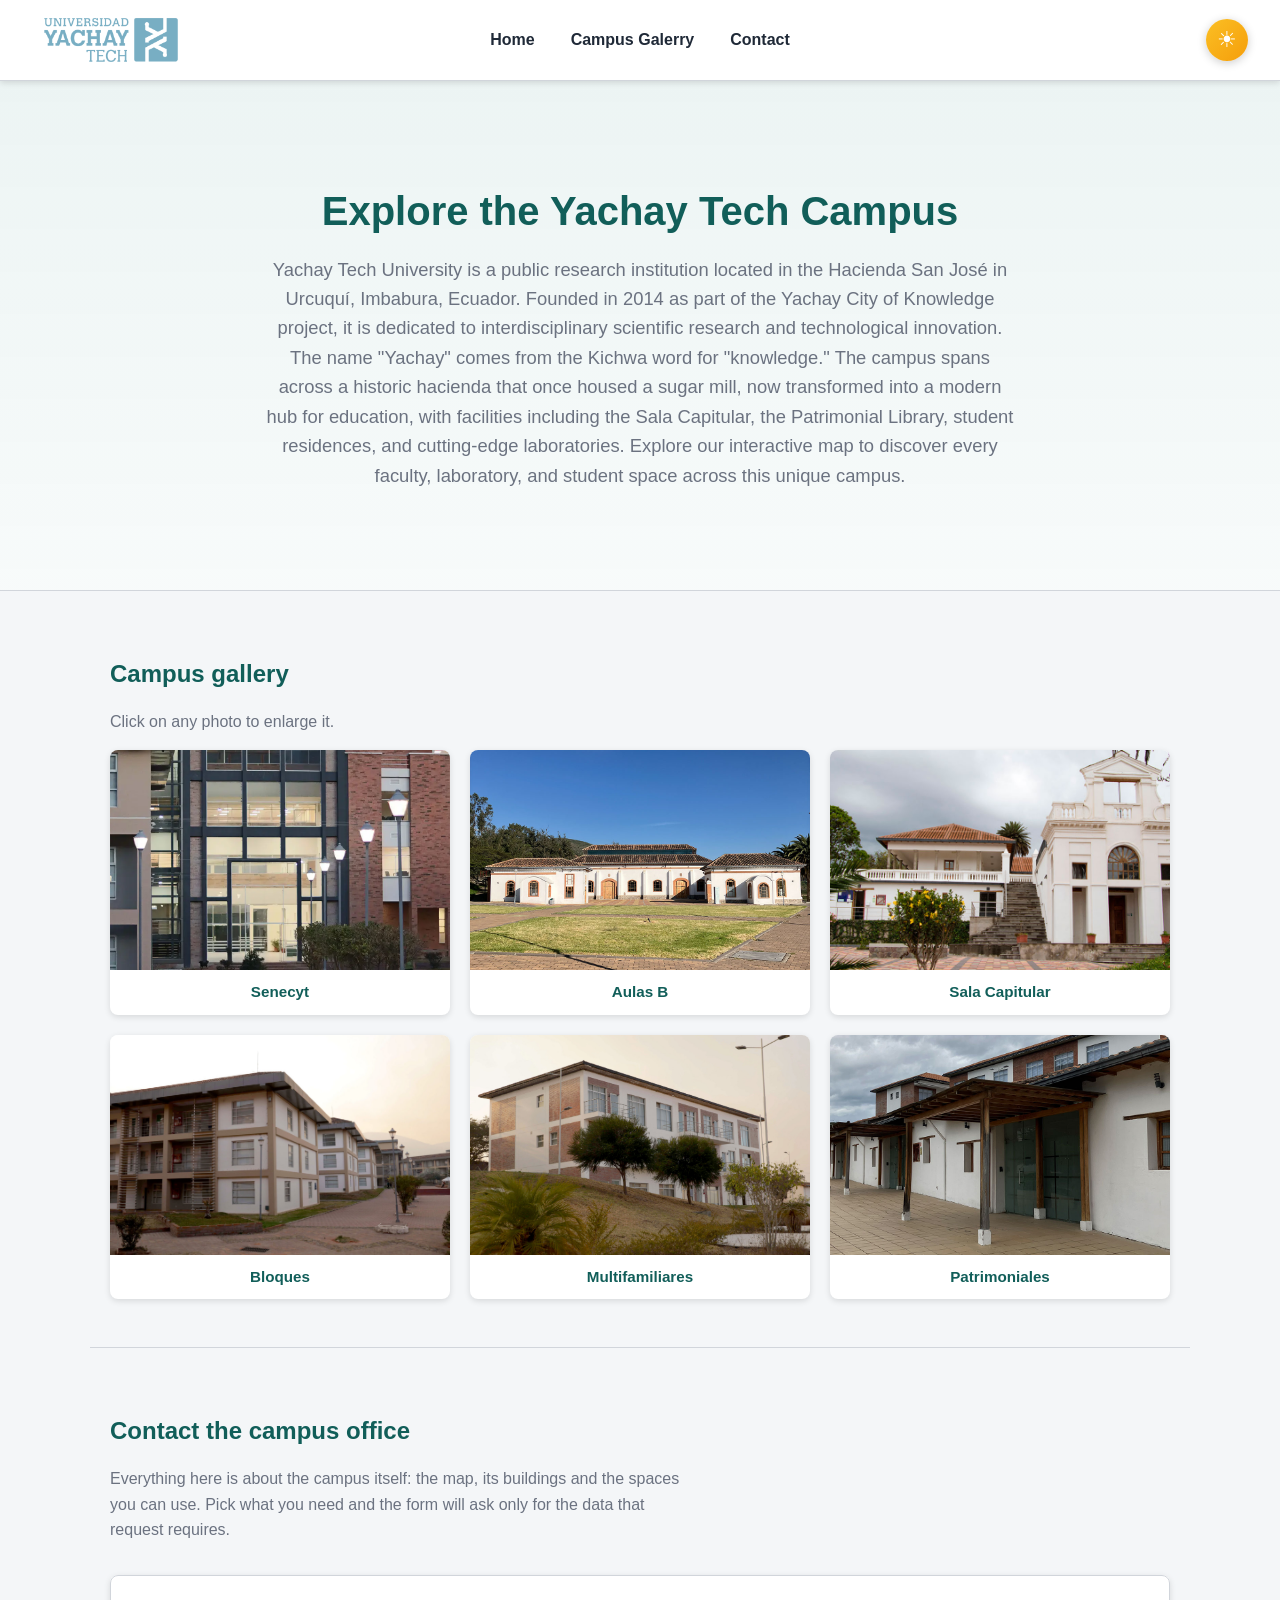
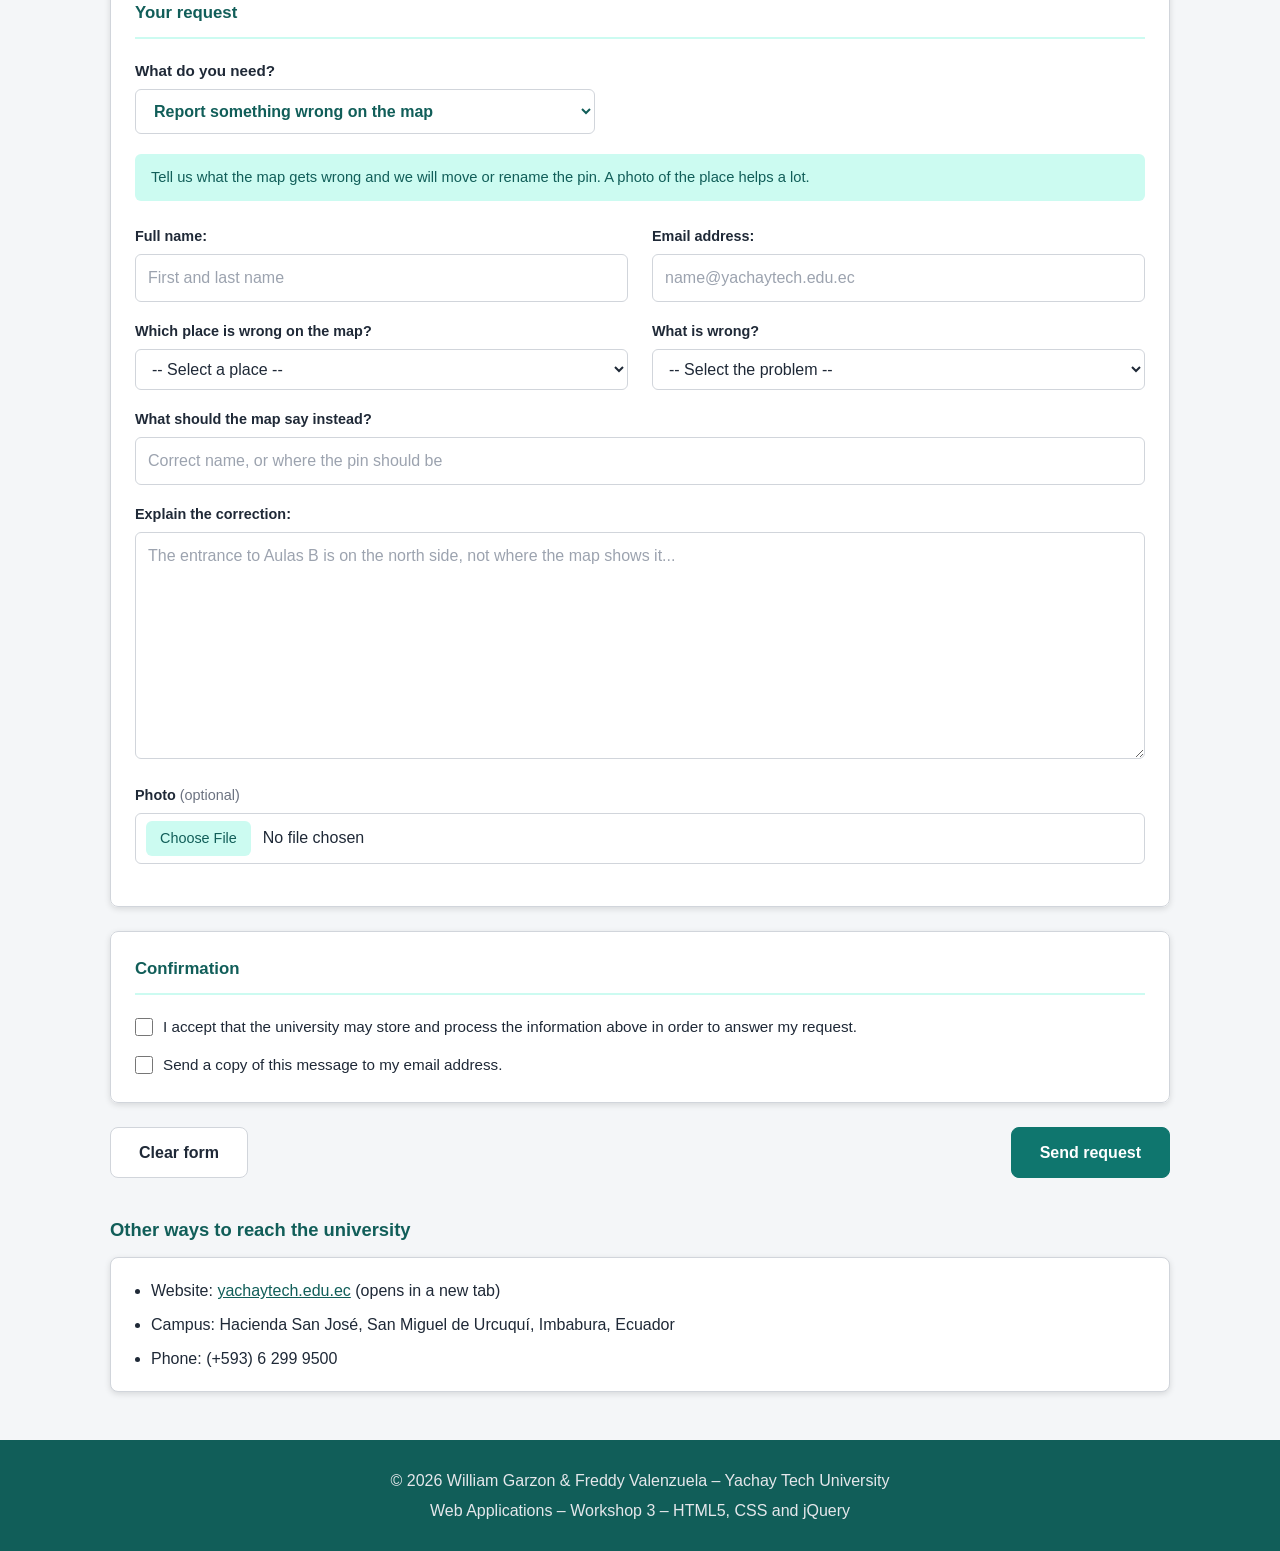
==== commit 189b69e3: "Merge branch 'main' of https://github.com/Freddyrex/aplicaciones-web-Workshop-3-" ====
--- a/GarzonWilliam_valenzuelaFreddy/index.html
+++ b/GarzonWilliam_valenzuelaFreddy/index.html
@@ -11,11 +11,6 @@
 </head>
 
 <body>
-
-    <button id="theme-toggle" class="theme-toggle" aria-label="Toggle dark mode">
-        <span class="icon-sun">&#9728;</span>
-        <span class="icon-moon">&#9790;</span>
-    </button>
 
     <a class="skip-link" href="#main">Skip to main content</a>
 
@@ -25,17 +20,27 @@
         </div>
         <ul class="nav-links">
             <li><a href="#home">Home</a></li>
-            <li><a href="#gallery">Campus Map</a></li>
+            <li><a href="#gallery">Campus Galerry</a></li>
             <li><a href="#contact">Contact</a></li>
         </ul>
+        <button id="theme-toggle" class="theme-toggle" aria-label="Toggle dark mode">
+            <span class="icon-sun">&#9728;</span>
+            <span class="icon-moon">&#9790;</span>
+        </button>
     </header>
 
     <section id="home" class="hero-section">
         <div class="hero-content">
             <h1>Explore the Yachay Tech Campus</h1>
-            <p>Discover the City of Knowledge through our interactive map and easily find every faculty, laboratory, and
-                student space.</p>
-            <a href="#gallery" class="hero-btn">Learn more</a>
+            <p>Yachay Tech University is a public research institution located in the
+                Hacienda San Jos&eacute; in Urcuqu&iacute;, Imbabura, Ecuador. Founded in 2014 as part
+                of the Yachay City of Knowledge project, it is dedicated to interdisciplinary
+                scientific research and technological innovation. The name "Yachay" comes from
+                the Kichwa word for "knowledge." The campus spans across a historic hacienda
+                that once housed a sugar mill, now transformed into a modern hub for education,
+                with facilities including the Sala Capitular, the Patrimonial Library, student
+                residences, and cutting-edge laboratories. Explore our interactive map to
+                discover every faculty, laboratory, and student space across this unique campus.</p>
         </div>
     </section>
 
--- a/GarzonWilliam_valenzuelaFreddy/style.css
+++ b/GarzonWilliam_valenzuelaFreddy/style.css
@@ -19,6 +19,12 @@
     z-index: 100;
 }
 
+.nav-links {
+    position: absolute;
+    left: 50%;
+    transform: translateX(-50%);
+}
+
 .logo img {
     height: 48px;
     width: auto;
@@ -117,9 +123,24 @@
 /* Media Queries for Navbar & Hero Responsiveness */
 @media (max-width: 768px) {
     .navbar {
-        flex-direction: column;
-        gap: 16px;
+        flex-wrap: wrap;
+        justify-content: center;
+        gap: 12px;
         padding: 16px;
+    }
+
+    .nav-links {
+        position: static;
+        transform: none;
+        order: 3;
+        width: 100%;
+        justify-content: center;
+    }
+
+    .theme-toggle {
+        position: absolute;
+        right: 16px;
+        top: 16px;
     }
 
     .nav-links {
@@ -818,24 +839,22 @@
    ===================================================================== */
 
 .theme-toggle {
-    position: fixed;
-    top: 80px;
-    right: 20px;
-    z-index: 200;
-    width: 50px;
-    height: 50px;
+    position: relative;
+    width: 42px;
+    height: 42px;
     border-radius: 50%;
     border: none;
     cursor: pointer;
     background: linear-gradient(135deg, #fbbf24, #f59e0b);
     color: #fff;
-    font-size: 1.6rem;
+    font-size: 1.4rem;
     line-height: 1;
     box-shadow: 0 2px 10px rgba(0, 0, 0, 0.2);
     transition: background .3s, transform .3s, box-shadow .3s;
     display: flex;
     align-items: center;
     justify-content: center;
+    flex-shrink: 0;
 }
 
 .theme-toggle:hover {
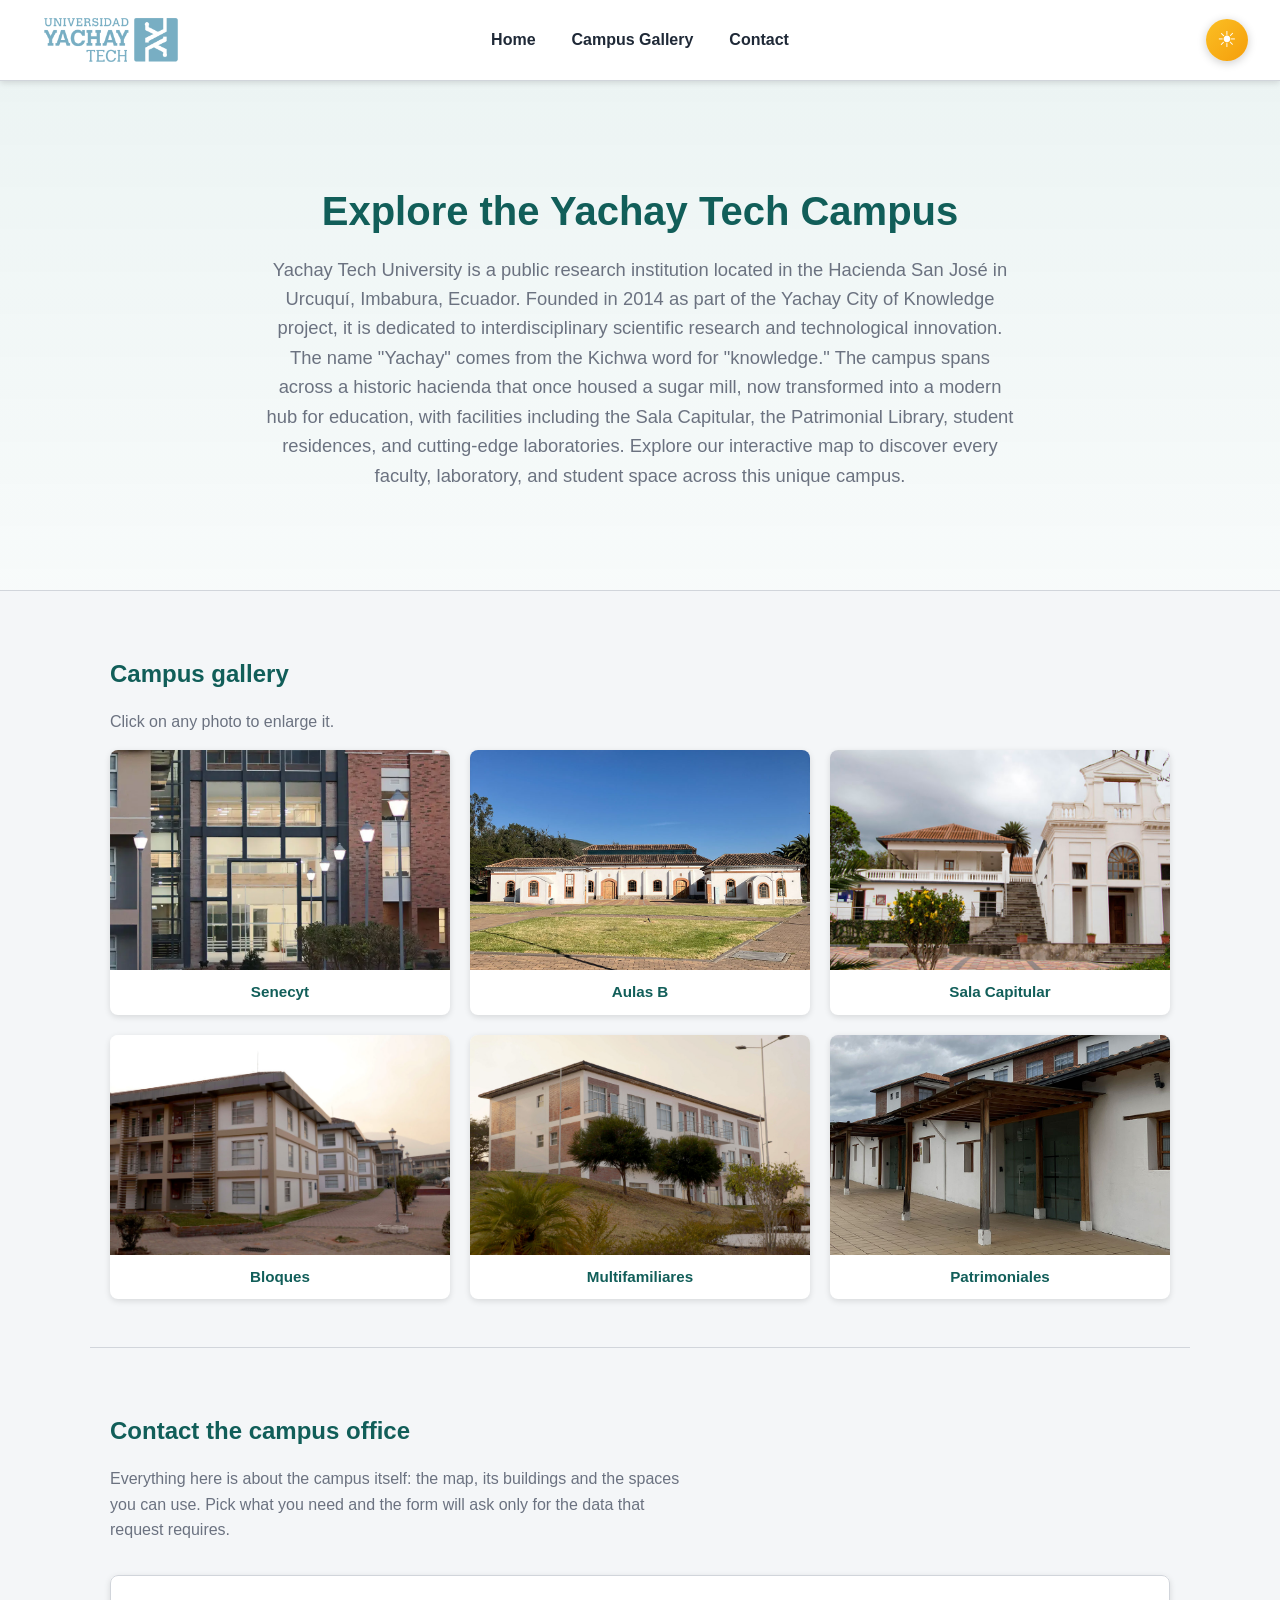
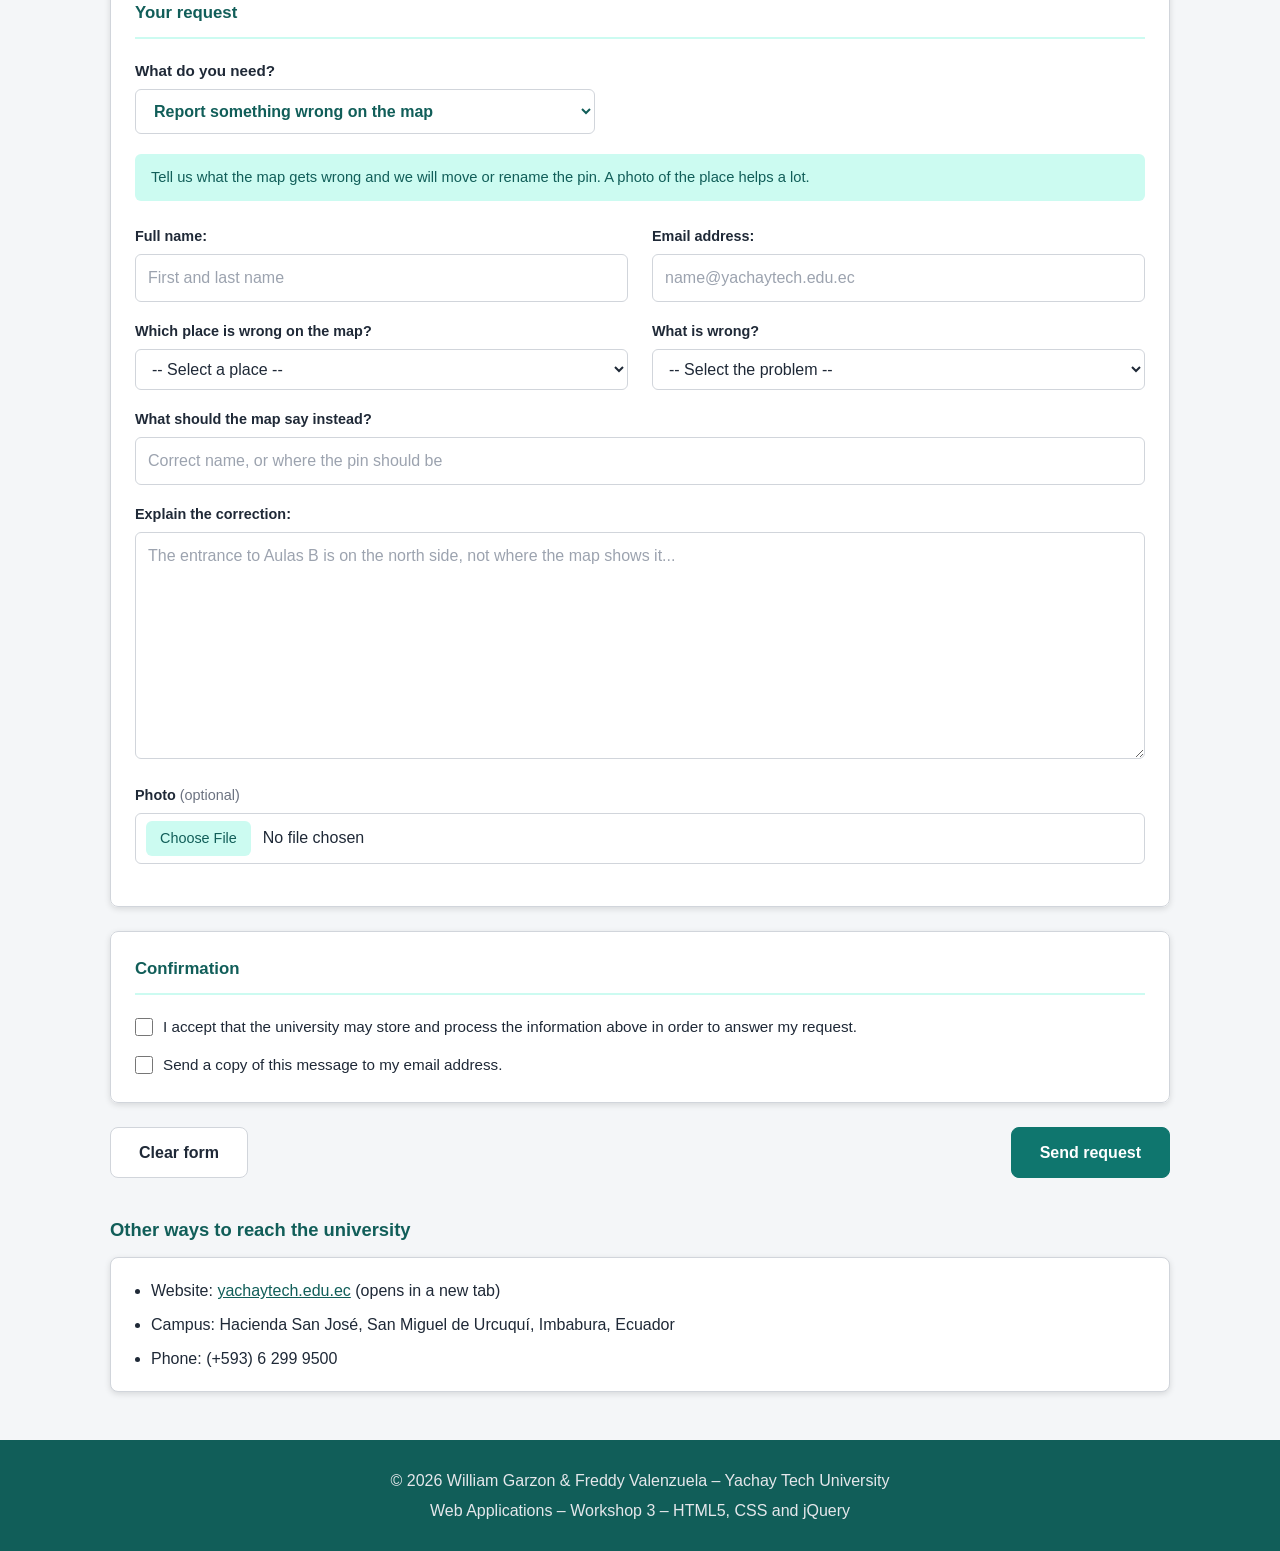
==== commit 2fe82845: "fix: nombre mal escrito de Gallery" ====
--- a/GarzonWilliam_valenzuelaFreddy/index.html
+++ b/GarzonWilliam_valenzuelaFreddy/index.html
@@ -20,7 +20,7 @@
         </div>
         <ul class="nav-links">
             <li><a href="#home">Home</a></li>
-            <li><a href="#gallery">Campus Galerry</a></li>
+            <li><a href="#gallery">Campus Gallery</a></li>
             <li><a href="#contact">Contact</a></li>
         </ul>
         <button id="theme-toggle" class="theme-toggle" aria-label="Toggle dark mode">
